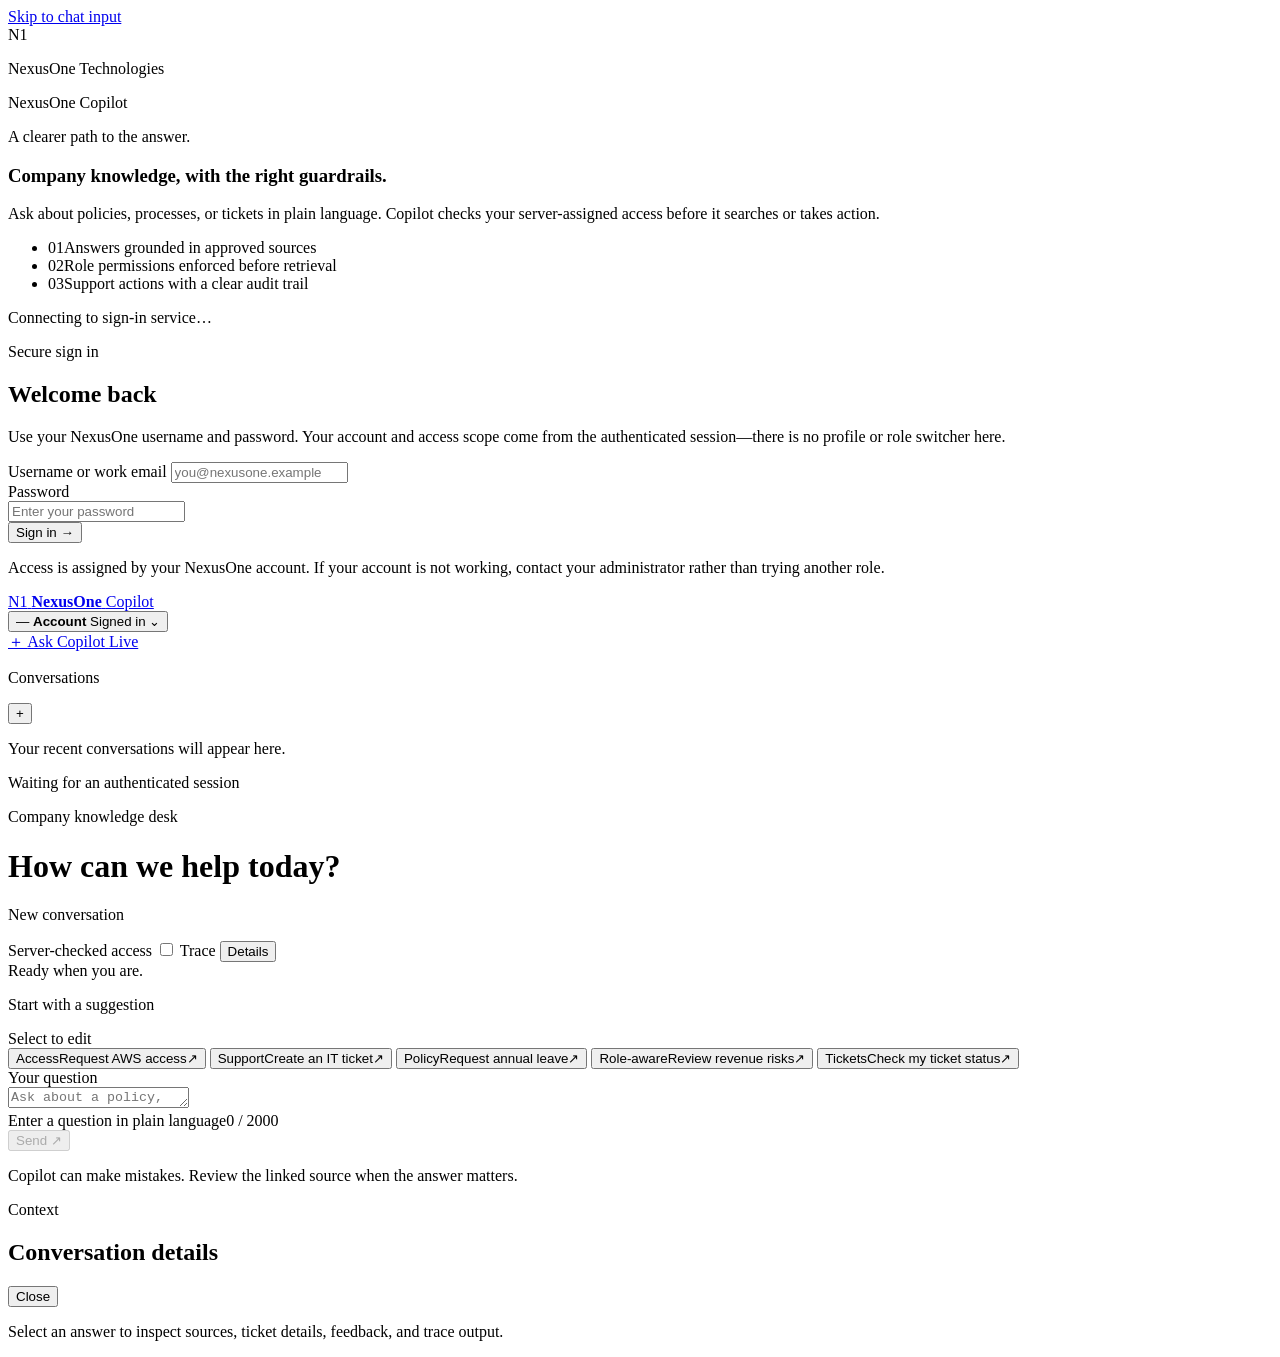
==== frontend/static/index.html @ 37307efc "Redesign authenticated NexusOne chat workspace" ====
<!doctype html>
<html lang="en">
  <head>
    <meta charset="utf-8" />
    <meta name="viewport" content="width=device-width, initial-scale=1" />
    <meta name="theme-color" content="#102a43" />
    <title>NexusOne Copilot · Company knowledge desk</title>
    <link rel="stylesheet" href="/styles.css" />
  </head>
  <body>
    <a class="skip-link" href="#messageInput">Skip to chat input</a>

    <section id="authView" class="auth-view" aria-labelledby="authTitle">
      <div class="auth-frame">
        <aside class="auth-brand" aria-label="NexusOne Copilot">
          <div class="brand-lockup brand-lockup-on-dark">
            <div class="brand-mark" aria-hidden="true">N1</div>
            <div>
              <p class="eyebrow">NexusOne Technologies</p>
              <p class="brand-name">NexusOne Copilot</p>
            </div>
          </div>
          <div class="auth-brand-copy">
            <p class="auth-kicker">A clearer path to the answer.</p>
            <h1>Company knowledge, with the right guardrails.</h1>
            <p>
              Ask about policies, processes, or tickets in plain language. Copilot checks your
              server-assigned access before it searches or takes action.
            </p>
          </div>
          <ul class="auth-proof" aria-label="NexusOne Copilot capabilities">
            <li><span class="proof-mark" aria-hidden="true">01</span><span>Answers grounded in approved sources</span></li>
            <li><span class="proof-mark" aria-hidden="true">02</span><span>Role permissions enforced before retrieval</span></li>
            <li><span class="proof-mark" aria-hidden="true">03</span><span>Support actions with a clear audit trail</span></li>
          </ul>
        </aside>

        <div class="login-panel">
          <div class="service-banner" role="status" aria-live="polite">
            <span id="authServiceIndicator" class="status-dot is-neutral" aria-hidden="true"></span>
            <span id="authServiceStatus">Connecting to sign-in service…</span>
          </div>
          <form id="loginForm" class="login-form" novalidate>
            <p class="eyebrow">Secure sign in</p>
            <h2 id="authTitle">Welcome back</h2>
            <p class="login-intro">
              Use your NexusOne username and password. Your account and access scope come from the
              authenticated session—there is no profile or role switcher here.
            </p>

            <div class="form-field">
              <label for="usernameInput">Username or work email</label>
              <input
                id="usernameInput"
                name="username"
                type="text"
                inputmode="email"
                autocomplete="username"
                placeholder="you@nexusone.example"
                required
              />
            </div>
            <div class="form-field">
              <div class="field-label-row">
                <label for="passwordInput">Password</label>
              </div>
              <input
                id="passwordInput"
                name="password"
                type="password"
                autocomplete="current-password"
                placeholder="Enter your password"
                required
              />
            </div>
            <button id="loginButton" class="login-button" type="submit">
              <span>Sign in</span>
              <span class="button-arrow" aria-hidden="true">→</span>
            </button>
            <p id="authError" class="form-message is-error" role="alert" aria-live="assertive"></p>
            <p id="authStatus" class="form-message" role="status" aria-live="polite"></p>
            <p class="login-note">
              Access is assigned by your NexusOne account. If your account is not working, contact
              your administrator rather than trying another role.
            </p>
          </form>
        </div>
      </div>
    </section>

    <div id="appView" class="app-shell hidden" aria-label="NexusOne Copilot workspace">
      <aside class="conversation-rail" aria-label="Workspace navigation and conversations">
        <header class="rail-header">
          <a class="brand-mini" href="#pageTitle" aria-label="NexusOne Copilot home">
            <span class="brand-mark small" aria-hidden="true">N1</span>
            <span class="brand-mini-copy">
              <strong>NexusOne</strong>
              <span>Copilot</span>
            </span>
          </a>
          <div class="account-control-wrap">
            <button
              id="accountButton"
              class="account-control"
              type="button"
              aria-expanded="false"
              aria-controls="accountPopover"
              aria-label="Open account details"
            >
              <span class="account-avatar" aria-hidden="true">
                <img id="accountAvatarImage" alt="" hidden />
                <span id="accountAvatarFallback">—</span>
              </span>
              <span class="account-control-copy">
                <strong id="accountName">Account</strong>
                <span id="accountRole">Signed in</span>
              </span>
              <span class="account-chevron" aria-hidden="true">⌄</span>
            </button>
            <div id="accountPopover" class="account-popover" role="dialog" aria-labelledby="accountPopoverTitle" hidden>
              <div class="account-popover-heading">
                <div class="account-avatar account-avatar-large" aria-hidden="true">
                  <img id="popoverAvatarImage" alt="" hidden />
                  <span id="popoverAvatarFallback">—</span>
                </div>
                <div>
                  <h2 id="accountPopoverTitle">Your account</h2>
                  <p id="popoverAccountName">Signed-in account</p>
                  <p id="popoverAccountTitle">Authenticated NexusOne account</p>
                </div>
              </div>
              <dl class="account-details">
                <div><dt>Role</dt><dd id="accountDetailRole">—</dd></div>
                <div><dt>Department</dt><dd id="accountDetailDepartment">—</dd></div>
                <div><dt>Location</dt><dd id="accountDetailLocation">—</dd></div>
                <div><dt>Email</dt><dd id="accountDetailEmail">—</dd></div>
              </dl>
              <p class="account-safety-note">Permissions are checked by the service on every request.</p>
              <button id="logoutButton" class="logout-button" type="button">Sign out</button>
            </div>
          </div>
        </header>

        <nav class="workspace-nav" aria-label="Primary navigation">
          <a class="nav-item active" href="#pageTitle" aria-current="page">
            <span class="nav-icon" aria-hidden="true">＋</span>
            <span>Ask Copilot</span>
            <span class="nav-live">Live</span>
          </a>
        </nav>

        <section class="conversation-section" aria-labelledby="conversationHeading">
          <div class="rail-section-heading">
            <p class="eyebrow" id="conversationHeading">Conversations</p>
            <button id="newChatButton" class="new-chat-button" type="button" aria-label="Start a new conversation" title="Start a new conversation">+</button>
          </div>
          <nav id="conversationList" class="conversation-list" aria-label="Previous conversations"></nav>
          <p id="conversationEmpty" class="rail-empty">Your recent conversations will appear here.</p>
        </section>

        <footer class="rail-footer">
          <span id="serviceStatusIndicator" class="status-dot is-neutral" aria-hidden="true"></span>
          <span id="serviceStatus">Waiting for an authenticated session</span>
        </footer>
      </aside>

      <main class="chat-workspace" aria-labelledby="pageTitle">
        <header class="chat-topbar">
          <div class="topbar-title">
            <p class="eyebrow">Company knowledge desk</p>
            <h1 id="pageTitle">How can we help today?</h1>
            <p id="conversationTitle" class="conversation-title">New conversation</p>
          </div>
          <div class="topbar-actions">
            <span class="capability-state"><span class="status-dot is-live" aria-hidden="true"></span><span id="capabilityStatus">Server-checked access</span></span>
            <label class="trace-toggle">
              <input id="traceToggle" type="checkbox" />
              <span>Trace</span>
            </label>
            <button id="mobileInspectorButton" class="secondary-action" type="button" aria-expanded="false" aria-controls="inspector">Details</button>
          </div>
        </header>

        <section class="conversation-status" id="conversationStatus" role="status" aria-live="polite">Ready when you are.</section>
        <section id="messages" class="messages" aria-live="polite" aria-relevant="additions"></section>

        <section id="suggestions" class="suggestions" aria-labelledby="suggestionsHeading">
          <div class="suggestions-heading">
            <p class="eyebrow" id="suggestionsHeading">Start with a suggestion</p>
            <span class="suggestions-hint">Select to edit</span>
          </div>
          <div class="suggestion-grid">
            <button type="button" data-prompt="How do I request AWS access?"><span class="suggestion-label">Access</span><span>Request AWS access</span><span class="suggestion-arrow" aria-hidden="true">↗</span></button>
            <button type="button" data-prompt="Create an IT ticket for AWS sandbox access needed for billing migration."><span class="suggestion-label">Support</span><span>Create an IT ticket</span><span class="suggestion-arrow" aria-hidden="true">↗</span></button>
            <button type="button" data-prompt="How do I request annual leave?"><span class="suggestion-label">Policy</span><span>Request annual leave</span><span class="suggestion-arrow" aria-hidden="true">↗</span></button>
            <button type="button" data-prompt="What are the Q4 revenue risks?"><span class="suggestion-label">Role-aware</span><span>Review revenue risks</span><span class="suggestion-arrow" aria-hidden="true">↗</span></button>
            <button type="button" data-prompt="Show my ticket status."><span class="suggestion-label">Tickets</span><span>Check my ticket status</span><span class="suggestion-arrow" aria-hidden="true">↗</span></button>
          </div>
        </section>

        <form id="chatForm" class="composer" aria-label="Ask NexusOne Copilot">
          <label class="sr-only" for="messageInput">Your question</label>
          <div class="composer-input-wrap">
            <textarea id="messageInput" rows="1" maxlength="2000" placeholder="Ask about a policy, process, or ticket…" autocomplete="off"></textarea>
            <div class="composer-meta"><span>Enter a question in plain language</span><span id="characterCount">0 / 2000</span></div>
          </div>
          <button id="sendButton" class="send-button" type="submit" disabled>
            <span>Send</span>
            <span class="send-icon" aria-hidden="true">↗</span>
          </button>
        </form>
        <p class="composer-footnote">Copilot can make mistakes. Review the linked source when the answer matters.</p>
      </main>

      <aside id="inspector" class="inspector" aria-label="Conversation details">
        <div class="inspector-header">
          <div>
            <p class="eyebrow">Context</p>
            <h2>Conversation details</h2>
          </div>
          <button id="closeInspectorButton" class="icon-button" type="button" aria-label="Close conversation details">Close</button>
        </div>
        <section id="inspectorContent" class="inspector-content">
          <p class="empty-note">Select an answer to inspect sources, ticket details, feedback, and trace output.</p>
        </section>
      </aside>
    </div>
    <script src="/app.js"></script>
  </body>
</html>
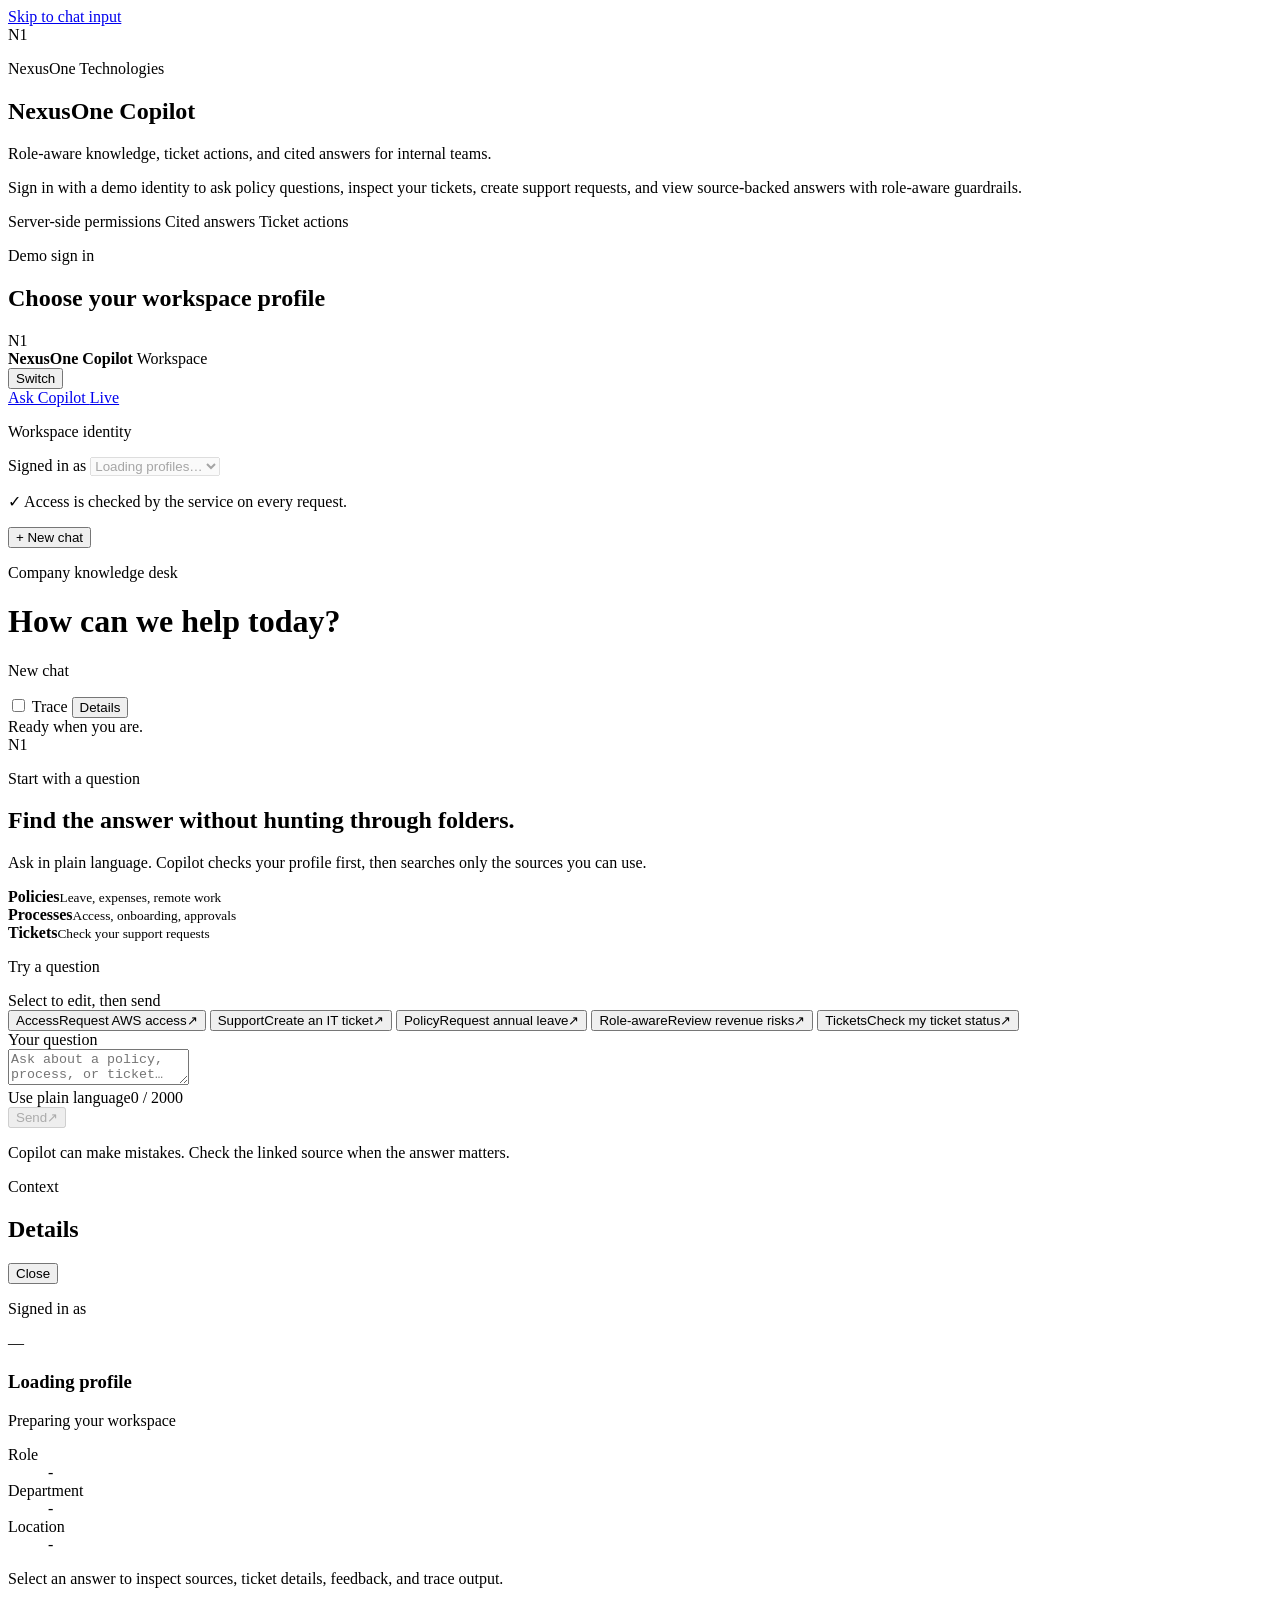
==== commit 29cd297e: "commiting the local changes" ====
--- a/frontend/static/index.html
+++ b/frontend/static/index.html
@@ -3,165 +3,75 @@
   <head>
     <meta charset="utf-8" />
     <meta name="viewport" content="width=device-width, initial-scale=1" />
-    <meta name="theme-color" content="#102a43" />
+    <meta name="theme-color" content="#172b4d" />
     <title>NexusOne Copilot · Company knowledge desk</title>
     <link rel="stylesheet" href="/styles.css" />
+    <link rel="stylesheet" href="/professional.css" />
   </head>
   <body>
     <a class="skip-link" href="#messageInput">Skip to chat input</a>
+    <section id="authView" class="auth-view" aria-labelledby="authTitle">
+      <div class="auth-copy">
+        <div class="brand-lockup">
+          <div class="brand-mark" aria-hidden="true">N1</div>
+          <div>
+            <p class="eyebrow">NexusOne Technologies</p>
+            <h1 id="authTitle">NexusOne Copilot</h1>
+          </div>
+        </div>
+        <p class="auth-kicker">Role-aware knowledge, ticket actions, and cited answers for internal teams.</p>
+        <p class="auth-summary">
+          Sign in with a demo identity to ask policy questions, inspect your tickets, create support
+          requests, and view source-backed answers with role-aware guardrails.
+        </p>
+        <div class="auth-proof" aria-label="Security model">
+          <span>Server-side permissions</span>
+          <span>Cited answers</span>
+          <span>Ticket actions</span>
+        </div>
+      </div>
 
-    <section id="authView" class="auth-view" aria-labelledby="authTitle">
-      <div class="auth-frame">
-        <aside class="auth-brand" aria-label="NexusOne Copilot">
-          <div class="brand-lockup brand-lockup-on-dark">
-            <div class="brand-mark" aria-hidden="true">N1</div>
-            <div>
-              <p class="eyebrow">NexusOne Technologies</p>
-              <p class="brand-name">NexusOne Copilot</p>
-            </div>
-          </div>
-          <div class="auth-brand-copy">
-            <p class="auth-kicker">A clearer path to the answer.</p>
-            <h1>Company knowledge, with the right guardrails.</h1>
-            <p>
-              Ask about policies, processes, or tickets in plain language. Copilot checks your
-              server-assigned access before it searches or takes action.
-            </p>
-          </div>
-          <ul class="auth-proof" aria-label="NexusOne Copilot capabilities">
-            <li><span class="proof-mark" aria-hidden="true">01</span><span>Answers grounded in approved sources</span></li>
-            <li><span class="proof-mark" aria-hidden="true">02</span><span>Role permissions enforced before retrieval</span></li>
-            <li><span class="proof-mark" aria-hidden="true">03</span><span>Support actions with a clear audit trail</span></li>
-          </ul>
-        </aside>
-
-        <div class="login-panel">
-          <div class="service-banner" role="status" aria-live="polite">
-            <span id="authServiceIndicator" class="status-dot is-neutral" aria-hidden="true"></span>
-            <span id="authServiceStatus">Connecting to sign-in service…</span>
-          </div>
-          <form id="loginForm" class="login-form" novalidate>
-            <p class="eyebrow">Secure sign in</p>
-            <h2 id="authTitle">Welcome back</h2>
-            <p class="login-intro">
-              Use your NexusOne username and password. Your account and access scope come from the
-              authenticated session—there is no profile or role switcher here.
-            </p>
-
-            <div class="form-field">
-              <label for="usernameInput">Username or work email</label>
-              <input
-                id="usernameInput"
-                name="username"
-                type="text"
-                inputmode="email"
-                autocomplete="username"
-                placeholder="you@nexusone.example"
-                required
-              />
-            </div>
-            <div class="form-field">
-              <div class="field-label-row">
-                <label for="passwordInput">Password</label>
-              </div>
-              <input
-                id="passwordInput"
-                name="password"
-                type="password"
-                autocomplete="current-password"
-                placeholder="Enter your password"
-                required
-              />
-            </div>
-            <button id="loginButton" class="login-button" type="submit">
-              <span>Sign in</span>
-              <span class="button-arrow" aria-hidden="true">→</span>
-            </button>
-            <p id="authError" class="form-message is-error" role="alert" aria-live="assertive"></p>
-            <p id="authStatus" class="form-message" role="status" aria-live="polite"></p>
-            <p class="login-note">
-              Access is assigned by your NexusOne account. If your account is not working, contact
-              your administrator rather than trying another role.
-            </p>
-          </form>
+      <div class="login-panel">
+        <div class="panel-heading">
+          <p class="eyebrow">Demo sign in</p>
+          <h2>Choose your workspace profile</h2>
         </div>
+        <div id="profileCards" class="profile-cards" aria-live="polite"></div>
+        <p id="authError" class="form-note" role="status"></p>
       </div>
     </section>
 
-    <div id="appView" class="app-shell hidden" aria-label="NexusOne Copilot workspace">
+    <div id="appView" class="app-shell hidden" aria-label="Workspace context">
       <aside class="conversation-rail" aria-label="Workspace navigation and conversations">
-        <header class="rail-header">
-          <a class="brand-mini" href="#pageTitle" aria-label="NexusOne Copilot home">
-            <span class="brand-mark small" aria-hidden="true">N1</span>
-            <span class="brand-mini-copy">
-              <strong>NexusOne</strong>
-              <span>Copilot</span>
-            </span>
-          </a>
-          <div class="account-control-wrap">
-            <button
-              id="accountButton"
-              class="account-control"
-              type="button"
-              aria-expanded="false"
-              aria-controls="accountPopover"
-              aria-label="Open account details"
-            >
-              <span class="account-avatar" aria-hidden="true">
-                <img id="accountAvatarImage" alt="" hidden />
-                <span id="accountAvatarFallback">—</span>
-              </span>
-              <span class="account-control-copy">
-                <strong id="accountName">Account</strong>
-                <span id="accountRole">Signed in</span>
-              </span>
-              <span class="account-chevron" aria-hidden="true">⌄</span>
-            </button>
-            <div id="accountPopover" class="account-popover" role="dialog" aria-labelledby="accountPopoverTitle" hidden>
-              <div class="account-popover-heading">
-                <div class="account-avatar account-avatar-large" aria-hidden="true">
-                  <img id="popoverAvatarImage" alt="" hidden />
-                  <span id="popoverAvatarFallback">—</span>
-                </div>
-                <div>
-                  <h2 id="accountPopoverTitle">Your account</h2>
-                  <p id="popoverAccountName">Signed-in account</p>
-                  <p id="popoverAccountTitle">Authenticated NexusOne account</p>
-                </div>
-              </div>
-              <dl class="account-details">
-                <div><dt>Role</dt><dd id="accountDetailRole">—</dd></div>
-                <div><dt>Department</dt><dd id="accountDetailDepartment">—</dd></div>
-                <div><dt>Location</dt><dd id="accountDetailLocation">—</dd></div>
-                <div><dt>Email</dt><dd id="accountDetailEmail">—</dd></div>
-              </dl>
-              <p class="account-safety-note">Permissions are checked by the service on every request.</p>
-              <button id="logoutButton" class="logout-button" type="button">Sign out</button>
+        <div class="rail-header">
+          <div class="brand-mini">
+            <div class="brand-mark small" aria-hidden="true">N1</div>
+            <div>
+              <strong>NexusOne Copilot</strong>
+              <span id="sessionRole">Workspace</span>
             </div>
           </div>
-        </header>
+          <button id="accountButton" class="icon-button" type="button" aria-label="Switch demo profile">Switch</button>
+        </div>
 
         <nav class="workspace-nav" aria-label="Primary navigation">
-          <a class="nav-item active" href="#pageTitle" aria-current="page">
-            <span class="nav-icon" aria-hidden="true">＋</span>
-            <span>Ask Copilot</span>
-            <span class="nav-live">Live</span>
-          </a>
+          <a class="nav-item active" href="#pageTitle" aria-current="page">Ask Copilot <span class="nav-live">Live</span></a>
         </nav>
 
-        <section class="conversation-section" aria-labelledby="conversationHeading">
-          <div class="rail-section-heading">
-            <p class="eyebrow" id="conversationHeading">Conversations</p>
-            <button id="newChatButton" class="new-chat-button" type="button" aria-label="Start a new conversation" title="Start a new conversation">+</button>
+        <section class="workspace-identity" aria-labelledby="identityHeading">
+          <div class="section-heading">
+            <p class="eyebrow" id="identityHeading">Workspace identity</p>
+            <span class="status-dot" title="Profile switching is active" aria-label="Profile switching is active"></span>
           </div>
-          <nav id="conversationList" class="conversation-list" aria-label="Previous conversations"></nav>
-          <p id="conversationEmpty" class="rail-empty">Your recent conversations will appear here.</p>
+          <label class="field-label" for="profileSelect">Signed in as</label>
+          <select id="profileSelect" class="select" disabled>
+            <option value="">Loading profiles…</option>
+          </select>
+          <p class="access-note"><span aria-hidden="true">✓</span> Access is checked by the service on every request.</p>
         </section>
 
-        <footer class="rail-footer">
-          <span id="serviceStatusIndicator" class="status-dot is-neutral" aria-hidden="true"></span>
-          <span id="serviceStatus">Waiting for an authenticated session</span>
-        </footer>
+        <button id="newChatButton" class="primary-action" type="button">+ New chat</button>
+        <nav id="conversationList" class="conversation-list" aria-label="Previous conversations"></nav>
       </aside>
 
       <main class="chat-workspace" aria-labelledby="pageTitle">
@@ -169,10 +79,9 @@
           <div class="topbar-title">
             <p class="eyebrow">Company knowledge desk</p>
             <h1 id="pageTitle">How can we help today?</h1>
-            <p id="conversationTitle" class="conversation-title">New conversation</p>
+            <p id="conversationTitle" class="conversation-title">New chat</p>
           </div>
           <div class="topbar-actions">
-            <span class="capability-state"><span class="status-dot is-live" aria-hidden="true"></span><span id="capabilityStatus">Server-checked access</span></span>
             <label class="trace-toggle">
               <input id="traceToggle" type="checkbox" />
               <span>Trace</span>
@@ -182,44 +91,70 @@
         </header>
 
         <section class="conversation-status" id="conversationStatus" role="status" aria-live="polite">Ready when you are.</section>
-        <section id="messages" class="messages" aria-live="polite" aria-relevant="additions"></section>
+        <section id="messages" class="messages" aria-live="polite" aria-relevant="additions">
+          <div id="emptyState" class="empty-state">
+            <div class="empty-mark" aria-hidden="true">N1</div>
+            <p class="eyebrow">Start with a question</p>
+            <h2>Find the answer without hunting through folders.</h2>
+            <p>Ask in plain language. Copilot checks your profile first, then searches only the sources you can use.</p>
+            <div class="capability-list" aria-label="Available question types">
+              <div class="capability"><strong>Policies</strong><small>Leave, expenses, remote work</small></div>
+              <div class="capability"><strong>Processes</strong><small>Access, onboarding, approvals</small></div>
+              <div class="capability"><strong>Tickets</strong><small>Check your support requests</small></div>
+            </div>
+          </div>
+        </section>
 
         <section id="suggestions" class="suggestions" aria-labelledby="suggestionsHeading">
           <div class="suggestions-heading">
-            <p class="eyebrow" id="suggestionsHeading">Start with a suggestion</p>
-            <span class="suggestions-hint">Select to edit</span>
+            <p class="eyebrow" id="suggestionsHeading">Try a question</p>
+            <span class="suggestions-hint">Select to edit, then send</span>
           </div>
           <div class="suggestion-grid">
-            <button type="button" data-prompt="How do I request AWS access?"><span class="suggestion-label">Access</span><span>Request AWS access</span><span class="suggestion-arrow" aria-hidden="true">↗</span></button>
-            <button type="button" data-prompt="Create an IT ticket for AWS sandbox access needed for billing migration."><span class="suggestion-label">Support</span><span>Create an IT ticket</span><span class="suggestion-arrow" aria-hidden="true">↗</span></button>
-            <button type="button" data-prompt="How do I request annual leave?"><span class="suggestion-label">Policy</span><span>Request annual leave</span><span class="suggestion-arrow" aria-hidden="true">↗</span></button>
-            <button type="button" data-prompt="What are the Q4 revenue risks?"><span class="suggestion-label">Role-aware</span><span>Review revenue risks</span><span class="suggestion-arrow" aria-hidden="true">↗</span></button>
-            <button type="button" data-prompt="Show my ticket status."><span class="suggestion-label">Tickets</span><span>Check my ticket status</span><span class="suggestion-arrow" aria-hidden="true">↗</span></button>
+            <button type="button" data-prompt="How do I request AWS access?"><span class="suggestion-label">Access</span><span>Request AWS access</span><span aria-hidden="true">↗</span></button>
+            <button type="button" data-prompt="Create an IT ticket for AWS sandbox access needed for billing migration."><span class="suggestion-label">Support</span><span>Create an IT ticket</span><span aria-hidden="true">↗</span></button>
+            <button type="button" data-prompt="How do I request annual leave?"><span class="suggestion-label">Policy</span><span>Request annual leave</span><span aria-hidden="true">↗</span></button>
+            <button type="button" data-prompt="What are the Q4 revenue risks?"><span class="suggestion-label">Role-aware</span><span>Review revenue risks</span><span aria-hidden="true">↗</span></button>
+            <button type="button" data-prompt="Show my ticket status."><span class="suggestion-label">Tickets</span><span>Check my ticket status</span><span aria-hidden="true">↗</span></button>
           </div>
         </section>
 
         <form id="chatForm" class="composer" aria-label="Ask NexusOne Copilot">
           <label class="sr-only" for="messageInput">Your question</label>
           <div class="composer-input-wrap">
-            <textarea id="messageInput" rows="1" maxlength="2000" placeholder="Ask about a policy, process, or ticket…" autocomplete="off"></textarea>
-            <div class="composer-meta"><span>Enter a question in plain language</span><span id="characterCount">0 / 2000</span></div>
+            <textarea id="messageInput" rows="2" maxlength="2000" placeholder="Ask about a policy, process, or ticket…" autocomplete="off"></textarea>
+            <div class="composer-meta"><span>Use plain language</span><span id="characterCount">0 / 2000</span></div>
           </div>
-          <button id="sendButton" class="send-button" type="submit" disabled>
-            <span>Send</span>
-            <span class="send-icon" aria-hidden="true">↗</span>
-          </button>
+          <button id="sendButton" class="send-button" type="submit" disabled><span>Send</span><span class="send-icon" aria-hidden="true">↗</span></button>
         </form>
-        <p class="composer-footnote">Copilot can make mistakes. Review the linked source when the answer matters.</p>
+        <p class="composer-footnote">Copilot can make mistakes. Check the linked source when the answer matters.</p>
       </main>
 
       <aside id="inspector" class="inspector" aria-label="Conversation details">
         <div class="inspector-header">
           <div>
             <p class="eyebrow">Context</p>
-            <h2>Conversation details</h2>
+            <h2>Details</h2>
           </div>
-          <button id="closeInspectorButton" class="icon-button" type="button" aria-label="Close conversation details">Close</button>
+          <button id="closeInspectorButton" class="icon-button" type="button" aria-label="Close details panel">Close</button>
         </div>
+
+        <section class="profile-summary" aria-live="polite">
+          <p class="eyebrow">Signed in as</p>
+          <div class="profile-heading">
+            <div id="profileAvatar" class="avatar" aria-hidden="true">—</div>
+            <div>
+              <h3 id="profileName">Loading profile</h3>
+              <p id="profileTitle">Preparing your workspace</p>
+            </div>
+          </div>
+          <dl>
+            <div><dt>Role</dt><dd id="profileRole">-</dd></div>
+            <div><dt>Department</dt><dd id="profileDepartment">-</dd></div>
+            <div><dt>Location</dt><dd id="profileLocation">-</dd></div>
+          </dl>
+        </section>
+
         <section id="inspectorContent" class="inspector-content">
           <p class="empty-note">Select an answer to inspect sources, ticket details, feedback, and trace output.</p>
         </section>
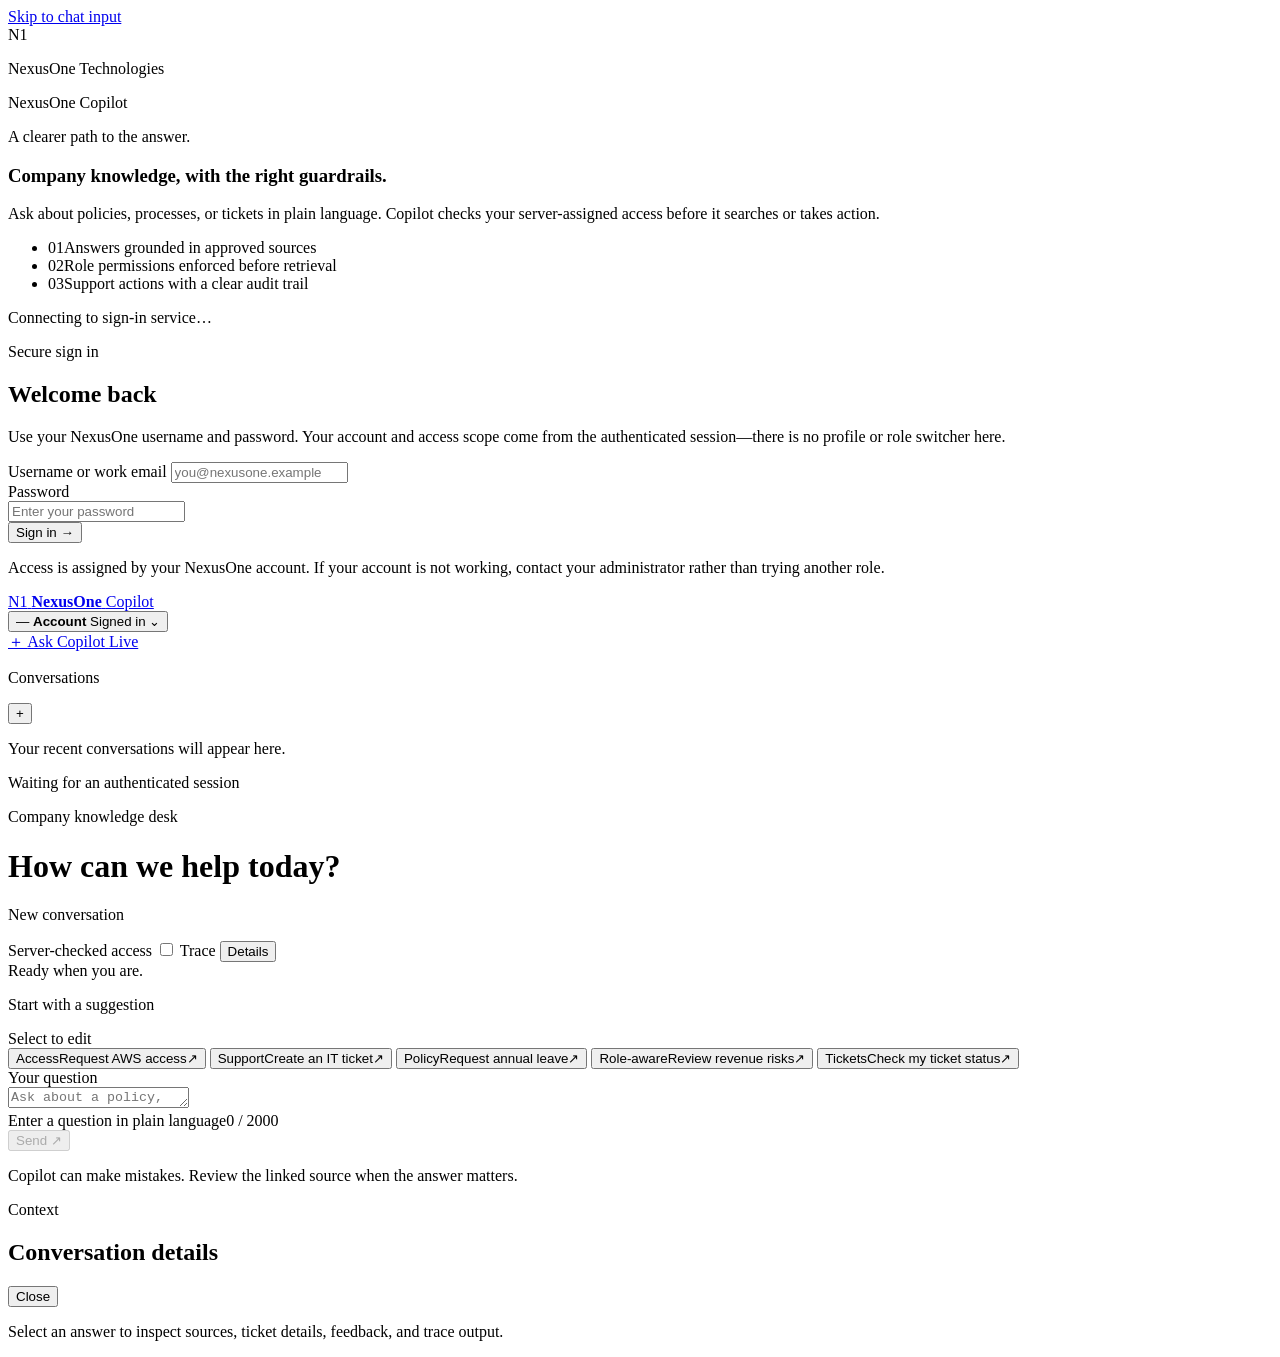
==== commit 065e3f60: "resolving conflicts" ====
--- a/frontend/static/index.html
+++ b/frontend/static/index.html
@@ -10,68 +10,159 @@
   </head>
   <body>
     <a class="skip-link" href="#messageInput">Skip to chat input</a>
+
     <section id="authView" class="auth-view" aria-labelledby="authTitle">
-      <div class="auth-copy">
-        <div class="brand-lockup">
-          <div class="brand-mark" aria-hidden="true">N1</div>
-          <div>
-            <p class="eyebrow">NexusOne Technologies</p>
-            <h1 id="authTitle">NexusOne Copilot</h1>
-          </div>
-        </div>
-        <p class="auth-kicker">Role-aware knowledge, ticket actions, and cited answers for internal teams.</p>
-        <p class="auth-summary">
-          Sign in with a demo identity to ask policy questions, inspect your tickets, create support
-          requests, and view source-backed answers with role-aware guardrails.
-        </p>
-        <div class="auth-proof" aria-label="Security model">
-          <span>Server-side permissions</span>
-          <span>Cited answers</span>
-          <span>Ticket actions</span>
+      <div class="auth-frame">
+        <aside class="auth-brand" aria-label="NexusOne Copilot">
+          <div class="brand-lockup brand-lockup-on-dark">
+            <div class="brand-mark" aria-hidden="true">N1</div>
+            <div>
+              <p class="eyebrow">NexusOne Technologies</p>
+              <p class="brand-name">NexusOne Copilot</p>
+            </div>
+          </div>
+          <div class="auth-brand-copy">
+            <p class="auth-kicker">A clearer path to the answer.</p>
+            <h1>Company knowledge, with the right guardrails.</h1>
+            <p>
+              Ask about policies, processes, or tickets in plain language. Copilot checks your
+              server-assigned access before it searches or takes action.
+            </p>
+          </div>
+          <ul class="auth-proof" aria-label="NexusOne Copilot capabilities">
+            <li><span class="proof-mark" aria-hidden="true">01</span><span>Answers grounded in approved sources</span></li>
+            <li><span class="proof-mark" aria-hidden="true">02</span><span>Role permissions enforced before retrieval</span></li>
+            <li><span class="proof-mark" aria-hidden="true">03</span><span>Support actions with a clear audit trail</span></li>
+          </ul>
+        </aside>
+
+        <div class="login-panel">
+          <div class="service-banner" role="status" aria-live="polite">
+            <span id="authServiceIndicator" class="status-dot is-neutral" aria-hidden="true"></span>
+            <span id="authServiceStatus">Connecting to sign-in service…</span>
+          </div>
+          <form id="loginForm" class="login-form" novalidate>
+            <p class="eyebrow">Secure sign in</p>
+            <h2 id="authTitle">Welcome back</h2>
+            <p class="login-intro">
+              Use your NexusOne username and password. Your account and access scope come from the
+              authenticated session—there is no profile or role switcher here.
+            </p>
+
+            <div class="form-field">
+              <label for="usernameInput">Username or work email</label>
+              <input
+                id="usernameInput"
+                name="username"
+                type="text"
+                inputmode="email"
+                autocomplete="username"
+                placeholder="you@nexusone.example"
+                required
+              />
+            </div>
+            <div class="form-field">
+              <div class="field-label-row">
+                <label for="passwordInput">Password</label>
+              </div>
+              <input
+                id="passwordInput"
+                name="password"
+                type="password"
+                autocomplete="current-password"
+                placeholder="Enter your password"
+                required
+              />
+            </div>
+            <button id="loginButton" class="login-button" type="submit">
+              <span>Sign in</span>
+              <span class="button-arrow" aria-hidden="true">→</span>
+            </button>
+            <p id="authError" class="form-message is-error" role="alert" aria-live="assertive"></p>
+            <p id="authStatus" class="form-message" role="status" aria-live="polite"></p>
+            <p class="login-note">
+              Access is assigned by your NexusOne account. If your account is not working, contact
+              your administrator rather than trying another role.
+            </p>
+          </form>
         </div>
       </div>
-
-      <div class="login-panel">
-        <div class="panel-heading">
-          <p class="eyebrow">Demo sign in</p>
-          <h2>Choose your workspace profile</h2>
-        </div>
-        <div id="profileCards" class="profile-cards" aria-live="polite"></div>
-        <p id="authError" class="form-note" role="status"></p>
-      </div>
     </section>
 
-    <div id="appView" class="app-shell hidden" aria-label="Workspace context">
+    <div id="appView" class="app-shell hidden" aria-label="NexusOne Copilot workspace">
       <aside class="conversation-rail" aria-label="Workspace navigation and conversations">
-        <div class="rail-header">
-          <div class="brand-mini">
-            <div class="brand-mark small" aria-hidden="true">N1</div>
-            <div>
-              <strong>NexusOne Copilot</strong>
-              <span id="sessionRole">Workspace</span>
-            </div>
-          </div>
-          <button id="accountButton" class="icon-button" type="button" aria-label="Switch demo profile">Switch</button>
-        </div>
+        <header class="rail-header">
+          <a class="brand-mini" href="#pageTitle" aria-label="NexusOne Copilot home">
+            <span class="brand-mark small" aria-hidden="true">N1</span>
+            <span class="brand-mini-copy">
+              <strong>NexusOne</strong>
+              <span>Copilot</span>
+            </span>
+          </a>
+          <div class="account-control-wrap">
+            <button
+              id="accountButton"
+              class="account-control"
+              type="button"
+              aria-expanded="false"
+              aria-controls="accountPopover"
+              aria-label="Open account details"
+            >
+              <span class="account-avatar" aria-hidden="true">
+                <img id="accountAvatarImage" alt="" hidden />
+                <span id="accountAvatarFallback">—</span>
+              </span>
+              <span class="account-control-copy">
+                <strong id="accountName">Account</strong>
+                <span id="accountRole">Signed in</span>
+              </span>
+              <span class="account-chevron" aria-hidden="true">⌄</span>
+            </button>
+            <div id="accountPopover" class="account-popover" role="dialog" aria-labelledby="accountPopoverTitle" hidden>
+              <div class="account-popover-heading">
+                <div class="account-avatar account-avatar-large" aria-hidden="true">
+                  <img id="popoverAvatarImage" alt="" hidden />
+                  <span id="popoverAvatarFallback">—</span>
+                </div>
+                <div>
+                  <h2 id="accountPopoverTitle">Your account</h2>
+                  <p id="popoverAccountName">Signed-in account</p>
+                  <p id="popoverAccountTitle">Authenticated NexusOne account</p>
+                </div>
+              </div>
+              <dl class="account-details">
+                <div><dt>Role</dt><dd id="accountDetailRole">—</dd></div>
+                <div><dt>Department</dt><dd id="accountDetailDepartment">—</dd></div>
+                <div><dt>Location</dt><dd id="accountDetailLocation">—</dd></div>
+                <div><dt>Email</dt><dd id="accountDetailEmail">—</dd></div>
+              </dl>
+              <p class="account-safety-note">Permissions are checked by the service on every request.</p>
+              <button id="logoutButton" class="logout-button" type="button">Sign out</button>
+            </div>
+          </div>
+        </header>
 
         <nav class="workspace-nav" aria-label="Primary navigation">
-          <a class="nav-item active" href="#pageTitle" aria-current="page">Ask Copilot <span class="nav-live">Live</span></a>
+          <a class="nav-item active" href="#pageTitle" aria-current="page">
+            <span class="nav-icon" aria-hidden="true">＋</span>
+            <span>Ask Copilot</span>
+            <span class="nav-live">Live</span>
+          </a>
         </nav>
 
-        <section class="workspace-identity" aria-labelledby="identityHeading">
-          <div class="section-heading">
-            <p class="eyebrow" id="identityHeading">Workspace identity</p>
-            <span class="status-dot" title="Profile switching is active" aria-label="Profile switching is active"></span>
-          </div>
-          <label class="field-label" for="profileSelect">Signed in as</label>
-          <select id="profileSelect" class="select" disabled>
-            <option value="">Loading profiles…</option>
-          </select>
-          <p class="access-note"><span aria-hidden="true">✓</span> Access is checked by the service on every request.</p>
+        <section class="conversation-section" aria-labelledby="conversationHeading">
+          <div class="rail-section-heading">
+            <p class="eyebrow" id="conversationHeading">Conversations</p>
+            <button id="newChatButton" class="new-chat-button" type="button" aria-label="Start a new conversation" title="Start a new conversation">+</button>
+          </div>
+          <nav id="conversationList" class="conversation-list" aria-label="Previous conversations"></nav>
+          <p id="conversationEmpty" class="rail-empty">Your recent conversations will appear here.</p>
         </section>
 
-        <button id="newChatButton" class="primary-action" type="button">+ New chat</button>
-        <nav id="conversationList" class="conversation-list" aria-label="Previous conversations"></nav>
+        <footer class="rail-footer">
+          <span id="serviceStatusIndicator" class="status-dot is-neutral" aria-hidden="true"></span>
+          <span id="serviceStatus">Waiting for an authenticated session</span>
+        </footer>
       </aside>
 
       <main class="chat-workspace" aria-labelledby="pageTitle">
@@ -79,9 +170,10 @@
           <div class="topbar-title">
             <p class="eyebrow">Company knowledge desk</p>
             <h1 id="pageTitle">How can we help today?</h1>
-            <p id="conversationTitle" class="conversation-title">New chat</p>
+            <p id="conversationTitle" class="conversation-title">New conversation</p>
           </div>
           <div class="topbar-actions">
+            <span class="capability-state"><span class="status-dot is-live" aria-hidden="true"></span><span id="capabilityStatus">Server-checked access</span></span>
             <label class="trace-toggle">
               <input id="traceToggle" type="checkbox" />
               <span>Trace</span>
@@ -91,70 +183,44 @@
         </header>
 
         <section class="conversation-status" id="conversationStatus" role="status" aria-live="polite">Ready when you are.</section>
-        <section id="messages" class="messages" aria-live="polite" aria-relevant="additions">
-          <div id="emptyState" class="empty-state">
-            <div class="empty-mark" aria-hidden="true">N1</div>
-            <p class="eyebrow">Start with a question</p>
-            <h2>Find the answer without hunting through folders.</h2>
-            <p>Ask in plain language. Copilot checks your profile first, then searches only the sources you can use.</p>
-            <div class="capability-list" aria-label="Available question types">
-              <div class="capability"><strong>Policies</strong><small>Leave, expenses, remote work</small></div>
-              <div class="capability"><strong>Processes</strong><small>Access, onboarding, approvals</small></div>
-              <div class="capability"><strong>Tickets</strong><small>Check your support requests</small></div>
-            </div>
-          </div>
-        </section>
+        <section id="messages" class="messages" aria-live="polite" aria-relevant="additions"></section>
 
         <section id="suggestions" class="suggestions" aria-labelledby="suggestionsHeading">
           <div class="suggestions-heading">
-            <p class="eyebrow" id="suggestionsHeading">Try a question</p>
-            <span class="suggestions-hint">Select to edit, then send</span>
+            <p class="eyebrow" id="suggestionsHeading">Start with a suggestion</p>
+            <span class="suggestions-hint">Select to edit</span>
           </div>
           <div class="suggestion-grid">
-            <button type="button" data-prompt="How do I request AWS access?"><span class="suggestion-label">Access</span><span>Request AWS access</span><span aria-hidden="true">↗</span></button>
-            <button type="button" data-prompt="Create an IT ticket for AWS sandbox access needed for billing migration."><span class="suggestion-label">Support</span><span>Create an IT ticket</span><span aria-hidden="true">↗</span></button>
-            <button type="button" data-prompt="How do I request annual leave?"><span class="suggestion-label">Policy</span><span>Request annual leave</span><span aria-hidden="true">↗</span></button>
-            <button type="button" data-prompt="What are the Q4 revenue risks?"><span class="suggestion-label">Role-aware</span><span>Review revenue risks</span><span aria-hidden="true">↗</span></button>
-            <button type="button" data-prompt="Show my ticket status."><span class="suggestion-label">Tickets</span><span>Check my ticket status</span><span aria-hidden="true">↗</span></button>
+            <button type="button" data-prompt="How do I request AWS access?"><span class="suggestion-label">Access</span><span>Request AWS access</span><span class="suggestion-arrow" aria-hidden="true">↗</span></button>
+            <button type="button" data-prompt="Create an IT ticket for AWS sandbox access needed for billing migration."><span class="suggestion-label">Support</span><span>Create an IT ticket</span><span class="suggestion-arrow" aria-hidden="true">↗</span></button>
+            <button type="button" data-prompt="How do I request annual leave?"><span class="suggestion-label">Policy</span><span>Request annual leave</span><span class="suggestion-arrow" aria-hidden="true">↗</span></button>
+            <button type="button" data-prompt="What are the Q4 revenue risks?"><span class="suggestion-label">Role-aware</span><span>Review revenue risks</span><span class="suggestion-arrow" aria-hidden="true">↗</span></button>
+            <button type="button" data-prompt="Show my ticket status."><span class="suggestion-label">Tickets</span><span>Check my ticket status</span><span class="suggestion-arrow" aria-hidden="true">↗</span></button>
           </div>
         </section>
 
         <form id="chatForm" class="composer" aria-label="Ask NexusOne Copilot">
           <label class="sr-only" for="messageInput">Your question</label>
           <div class="composer-input-wrap">
-            <textarea id="messageInput" rows="2" maxlength="2000" placeholder="Ask about a policy, process, or ticket…" autocomplete="off"></textarea>
-            <div class="composer-meta"><span>Use plain language</span><span id="characterCount">0 / 2000</span></div>
-          </div>
-          <button id="sendButton" class="send-button" type="submit" disabled><span>Send</span><span class="send-icon" aria-hidden="true">↗</span></button>
+            <textarea id="messageInput" rows="1" maxlength="2000" placeholder="Ask about a policy, process, or ticket…" autocomplete="off"></textarea>
+            <div class="composer-meta"><span>Enter a question in plain language</span><span id="characterCount">0 / 2000</span></div>
+          </div>
+          <button id="sendButton" class="send-button" type="submit" disabled>
+            <span>Send</span>
+            <span class="send-icon" aria-hidden="true">↗</span>
+          </button>
         </form>
-        <p class="composer-footnote">Copilot can make mistakes. Check the linked source when the answer matters.</p>
+        <p class="composer-footnote">Copilot can make mistakes. Review the linked source when the answer matters.</p>
       </main>
 
       <aside id="inspector" class="inspector" aria-label="Conversation details">
         <div class="inspector-header">
           <div>
             <p class="eyebrow">Context</p>
-            <h2>Details</h2>
-          </div>
-          <button id="closeInspectorButton" class="icon-button" type="button" aria-label="Close details panel">Close</button>
+            <h2>Conversation details</h2>
+          </div>
+          <button id="closeInspectorButton" class="icon-button" type="button" aria-label="Close conversation details">Close</button>
         </div>
-
-        <section class="profile-summary" aria-live="polite">
-          <p class="eyebrow">Signed in as</p>
-          <div class="profile-heading">
-            <div id="profileAvatar" class="avatar" aria-hidden="true">—</div>
-            <div>
-              <h3 id="profileName">Loading profile</h3>
-              <p id="profileTitle">Preparing your workspace</p>
-            </div>
-          </div>
-          <dl>
-            <div><dt>Role</dt><dd id="profileRole">-</dd></div>
-            <div><dt>Department</dt><dd id="profileDepartment">-</dd></div>
-            <div><dt>Location</dt><dd id="profileLocation">-</dd></div>
-          </dl>
-        </section>
-
         <section id="inspectorContent" class="inspector-content">
           <p class="empty-note">Select an answer to inspect sources, ticket details, feedback, and trace output.</p>
         </section>
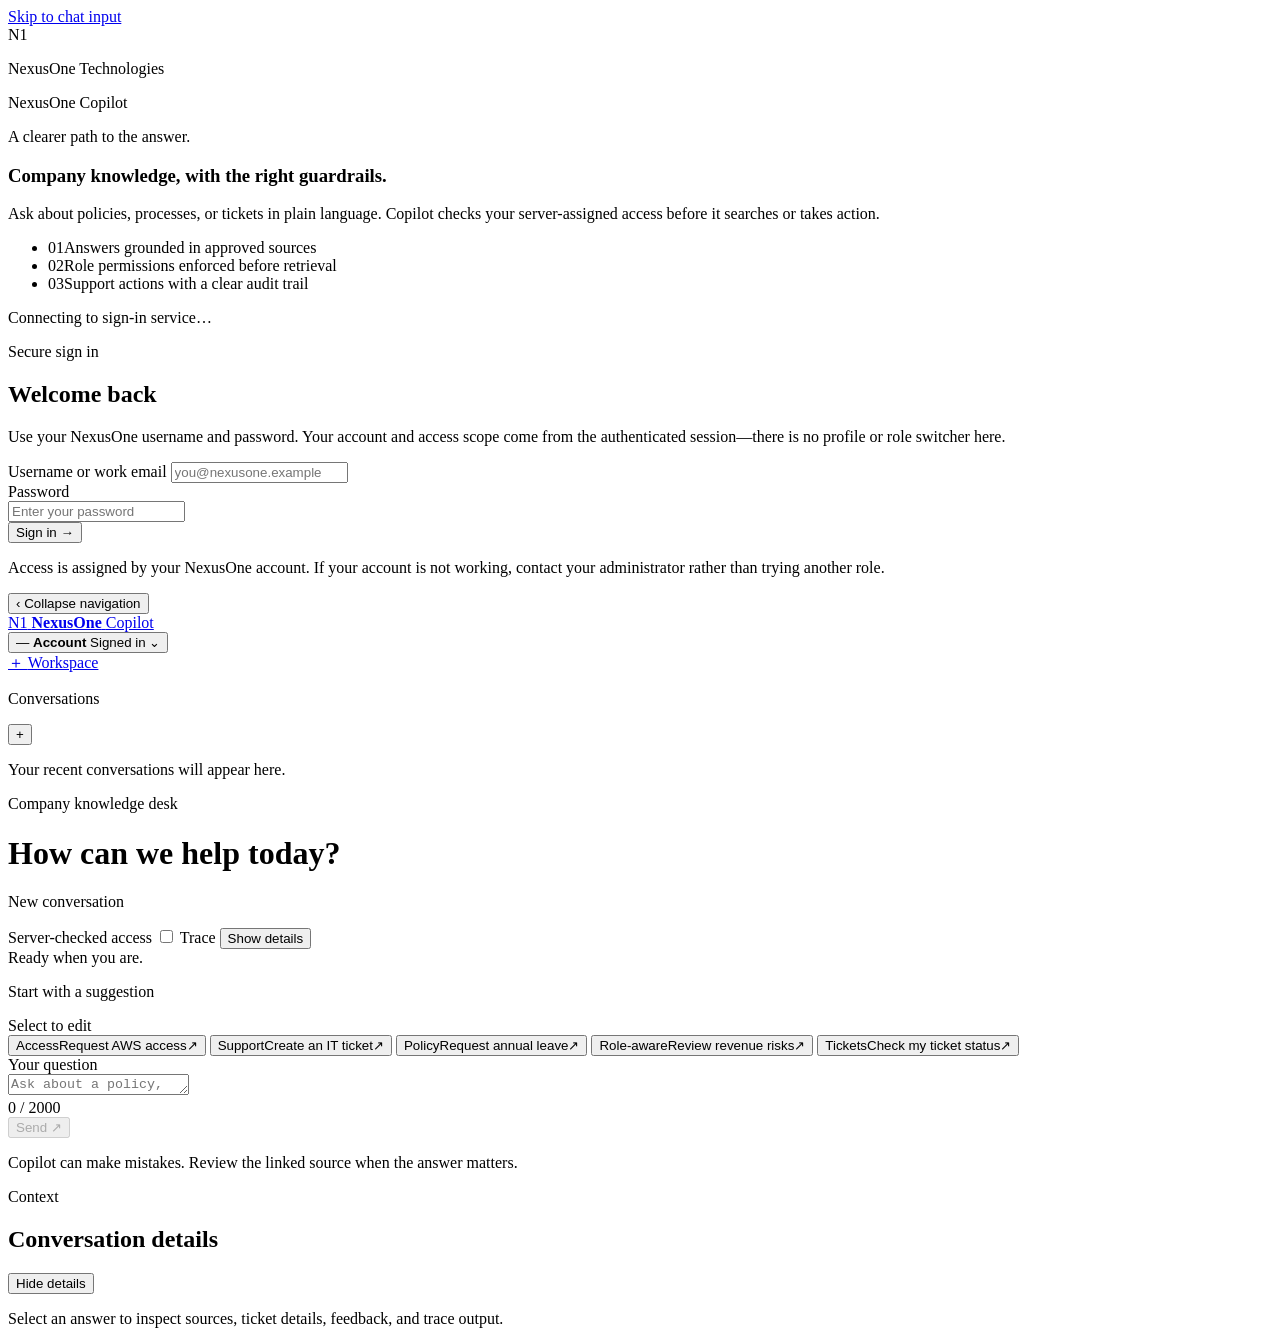
==== commit b56cdc8a: "Polish authenticated chat panel and ticket error UI" ====
--- a/frontend/static/index.html
+++ b/frontend/static/index.html
@@ -90,7 +90,18 @@
     </section>
 
     <div id="appView" class="app-shell hidden" aria-label="NexusOne Copilot workspace">
-      <aside class="conversation-rail" aria-label="Workspace navigation and conversations">
+      <aside id="conversationRail" class="conversation-rail" aria-label="Workspace navigation and conversations">
+        <button
+          id="leftSidebarToggle"
+          class="sidebar-toggle"
+          type="button"
+          aria-expanded="true"
+          aria-controls="conversationRail"
+          aria-label="Collapse navigation"
+        >
+          <span class="sidebar-toggle-icon" aria-hidden="true">‹</span>
+          <span class="sidebar-toggle-label">Collapse navigation</span>
+        </button>
         <header class="rail-header">
           <a class="brand-mini" href="#pageTitle" aria-label="NexusOne Copilot home">
             <span class="brand-mark small" aria-hidden="true">N1</span>
@@ -145,8 +156,7 @@
         <nav class="workspace-nav" aria-label="Primary navigation">
           <a class="nav-item active" href="#pageTitle" aria-current="page">
             <span class="nav-icon" aria-hidden="true">＋</span>
-            <span>Ask Copilot</span>
-            <span class="nav-live">Live</span>
+            <span>Workspace</span>
           </a>
         </nav>
 
@@ -161,7 +171,7 @@
 
         <footer class="rail-footer">
           <span id="serviceStatusIndicator" class="status-dot is-neutral" aria-hidden="true"></span>
-          <span id="serviceStatus">Waiting for an authenticated session</span>
+          <span id="serviceStatus" aria-live="polite"></span>
         </footer>
       </aside>
 
@@ -178,7 +188,7 @@
               <input id="traceToggle" type="checkbox" />
               <span>Trace</span>
             </label>
-            <button id="mobileInspectorButton" class="secondary-action" type="button" aria-expanded="false" aria-controls="inspector">Details</button>
+            <button id="mobileInspectorButton" class="secondary-action" type="button" aria-expanded="false" aria-controls="inspector" aria-label="Show conversation details">Show details</button>
           </div>
         </header>
 
@@ -203,7 +213,7 @@
           <label class="sr-only" for="messageInput">Your question</label>
           <div class="composer-input-wrap">
             <textarea id="messageInput" rows="1" maxlength="2000" placeholder="Ask about a policy, process, or ticket…" autocomplete="off"></textarea>
-            <div class="composer-meta"><span>Enter a question in plain language</span><span id="characterCount">0 / 2000</span></div>
+            <div class="composer-meta"><span id="characterCount">0 / 2000</span></div>
           </div>
           <button id="sendButton" class="send-button" type="submit" disabled>
             <span>Send</span>
@@ -219,7 +229,7 @@
             <p class="eyebrow">Context</p>
             <h2>Conversation details</h2>
           </div>
-          <button id="closeInspectorButton" class="icon-button" type="button" aria-label="Close conversation details">Close</button>
+          <button id="closeInspectorButton" class="icon-button" type="button" aria-label="Collapse conversation details">Hide details</button>
         </div>
         <section id="inspectorContent" class="inspector-content">
           <p class="empty-note">Select an answer to inspect sources, ticket details, feedback, and trace output.</p>
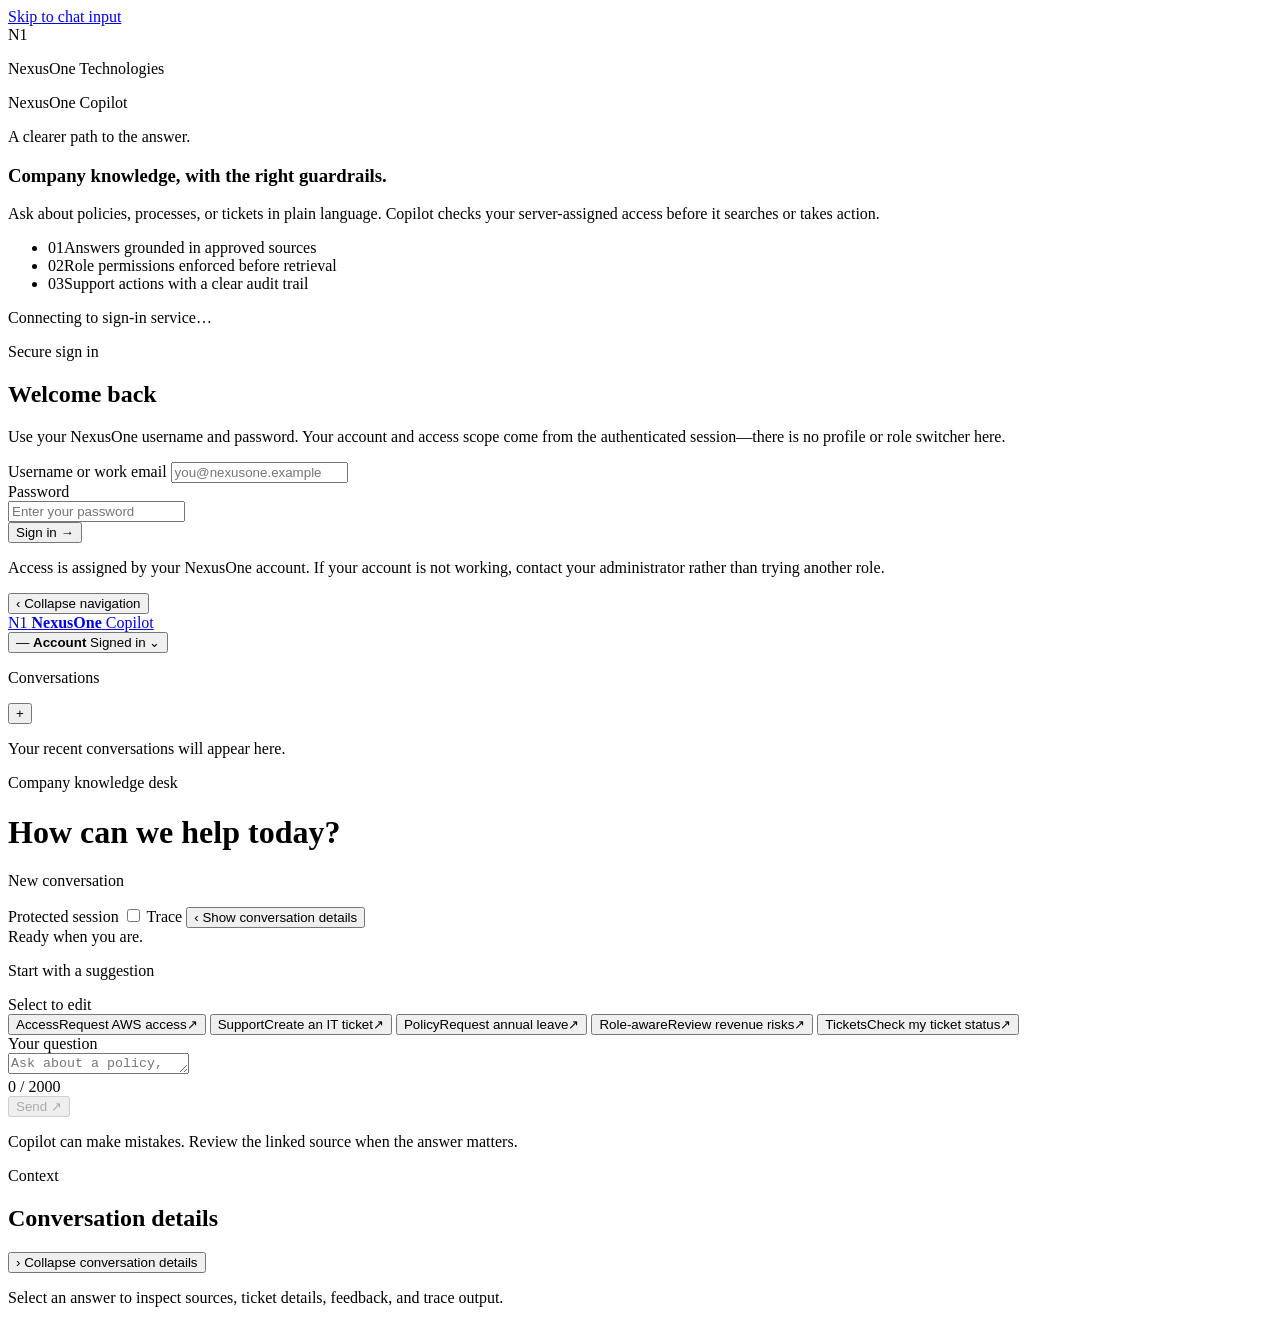
==== commit d838b6b7: "feat: refine authenticated chat controls" ====
--- a/frontend/static/index.html
+++ b/frontend/static/index.html
@@ -98,9 +98,10 @@
           aria-expanded="true"
           aria-controls="conversationRail"
           aria-label="Collapse navigation"
+          title="Collapse navigation"
         >
           <span class="sidebar-toggle-icon" aria-hidden="true">‹</span>
-          <span class="sidebar-toggle-label">Collapse navigation</span>
+          <span class="sidebar-toggle-label sr-only">Collapse navigation</span>
         </button>
         <header class="rail-header">
           <a class="brand-mini" href="#pageTitle" aria-label="NexusOne Copilot home">
@@ -153,13 +154,6 @@
           </div>
         </header>
 
-        <nav class="workspace-nav" aria-label="Primary navigation">
-          <a class="nav-item active" href="#pageTitle" aria-current="page">
-            <span class="nav-icon" aria-hidden="true">＋</span>
-            <span>Workspace</span>
-          </a>
-        </nav>
-
         <section class="conversation-section" aria-labelledby="conversationHeading">
           <div class="rail-section-heading">
             <p class="eyebrow" id="conversationHeading">Conversations</p>
@@ -183,12 +177,15 @@
             <p id="conversationTitle" class="conversation-title">New conversation</p>
           </div>
           <div class="topbar-actions">
-            <span class="capability-state"><span class="status-dot is-live" aria-hidden="true"></span><span id="capabilityStatus">Server-checked access</span></span>
+            <span class="capability-state"><span class="status-dot is-live" aria-hidden="true"></span><span id="capabilityStatus">Protected session</span></span>
             <label class="trace-toggle">
               <input id="traceToggle" type="checkbox" />
               <span>Trace</span>
             </label>
-            <button id="mobileInspectorButton" class="secondary-action" type="button" aria-expanded="false" aria-controls="inspector" aria-label="Show conversation details">Show details</button>
+            <button id="mobileInspectorButton" class="secondary-action icon-control" type="button" aria-expanded="false" aria-controls="inspector" aria-label="Show conversation details" title="Show conversation details">
+              <span class="panel-toggle-icon" aria-hidden="true">‹</span>
+              <span class="sr-only">Show conversation details</span>
+            </button>
           </div>
         </header>
 
@@ -229,7 +226,10 @@
             <p class="eyebrow">Context</p>
             <h2>Conversation details</h2>
           </div>
-          <button id="closeInspectorButton" class="icon-button" type="button" aria-label="Collapse conversation details">Hide details</button>
+          <button id="closeInspectorButton" class="icon-button icon-control" type="button" aria-label="Collapse conversation details" title="Collapse conversation details">
+            <span class="panel-toggle-icon" aria-hidden="true">›</span>
+            <span class="sr-only">Collapse conversation details</span>
+          </button>
         </div>
         <section id="inspectorContent" class="inspector-content">
           <p class="empty-note">Select an answer to inspect sources, ticket details, feedback, and trace output.</p>
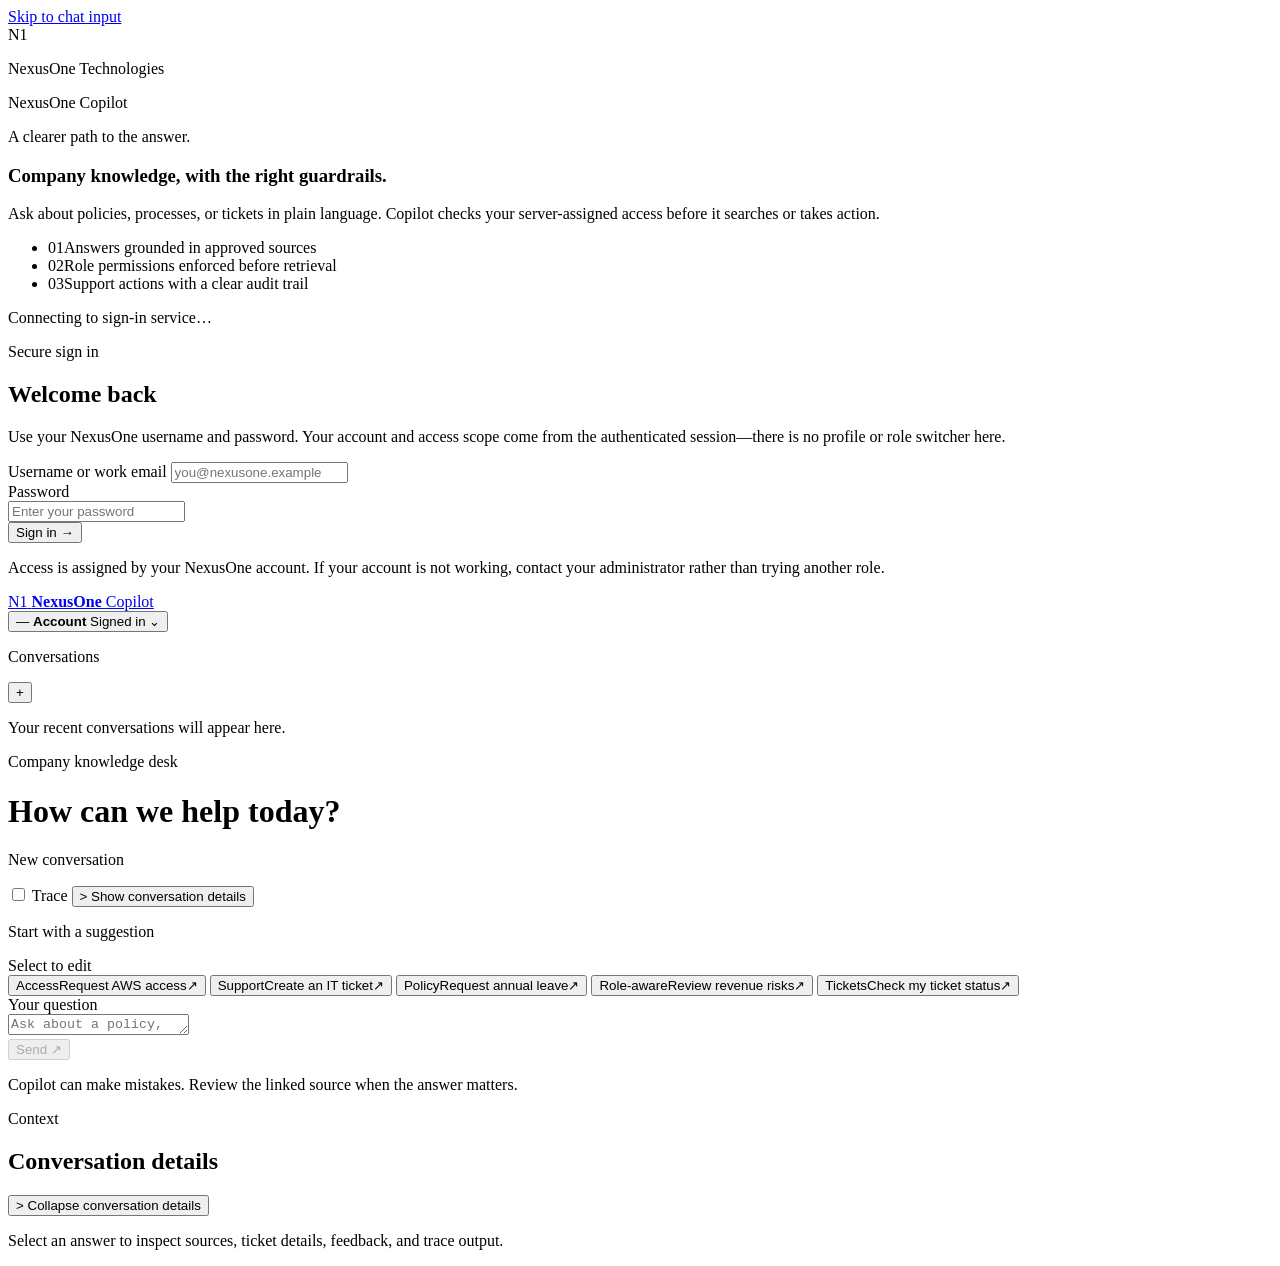
==== commit fd7e478d: "Fix intent classifier factory and chat composer UI" ====
--- a/frontend/static/index.html
+++ b/frontend/static/index.html
@@ -91,18 +91,6 @@
 
     <div id="appView" class="app-shell hidden" aria-label="NexusOne Copilot workspace">
       <aside id="conversationRail" class="conversation-rail" aria-label="Workspace navigation and conversations">
-        <button
-          id="leftSidebarToggle"
-          class="sidebar-toggle"
-          type="button"
-          aria-expanded="true"
-          aria-controls="conversationRail"
-          aria-label="Collapse navigation"
-          title="Collapse navigation"
-        >
-          <span class="sidebar-toggle-icon" aria-hidden="true">‹</span>
-          <span class="sidebar-toggle-label sr-only">Collapse navigation</span>
-        </button>
         <header class="rail-header">
           <a class="brand-mini" href="#pageTitle" aria-label="NexusOne Copilot home">
             <span class="brand-mark small" aria-hidden="true">N1</span>
@@ -163,10 +151,6 @@
           <p id="conversationEmpty" class="rail-empty">Your recent conversations will appear here.</p>
         </section>
 
-        <footer class="rail-footer">
-          <span id="serviceStatusIndicator" class="status-dot is-neutral" aria-hidden="true"></span>
-          <span id="serviceStatus" aria-live="polite"></span>
-        </footer>
       </aside>
 
       <main class="chat-workspace" aria-labelledby="pageTitle">
@@ -177,19 +161,18 @@
             <p id="conversationTitle" class="conversation-title">New conversation</p>
           </div>
           <div class="topbar-actions">
-            <span class="capability-state"><span class="status-dot is-live" aria-hidden="true"></span><span id="capabilityStatus">Protected session</span></span>
             <label class="trace-toggle">
               <input id="traceToggle" type="checkbox" />
               <span>Trace</span>
             </label>
             <button id="mobileInspectorButton" class="secondary-action icon-control" type="button" aria-expanded="false" aria-controls="inspector" aria-label="Show conversation details" title="Show conversation details">
-              <span class="panel-toggle-icon" aria-hidden="true">‹</span>
+              <span class="panel-toggle-icon" aria-hidden="true">></span>
               <span class="sr-only">Show conversation details</span>
             </button>
           </div>
         </header>
 
-        <section class="conversation-status" id="conversationStatus" role="status" aria-live="polite">Ready when you are.</section>
+        <section class="conversation-status" id="conversationStatus" role="status" aria-live="polite"></section>
         <section id="messages" class="messages" aria-live="polite" aria-relevant="additions"></section>
 
         <section id="suggestions" class="suggestions" aria-labelledby="suggestionsHeading">
@@ -210,7 +193,6 @@
           <label class="sr-only" for="messageInput">Your question</label>
           <div class="composer-input-wrap">
             <textarea id="messageInput" rows="1" maxlength="2000" placeholder="Ask about a policy, process, or ticket…" autocomplete="off"></textarea>
-            <div class="composer-meta"><span id="characterCount">0 / 2000</span></div>
           </div>
           <button id="sendButton" class="send-button" type="submit" disabled>
             <span>Send</span>
@@ -227,7 +209,7 @@
             <h2>Conversation details</h2>
           </div>
           <button id="closeInspectorButton" class="icon-button icon-control" type="button" aria-label="Collapse conversation details" title="Collapse conversation details">
-            <span class="panel-toggle-icon" aria-hidden="true">›</span>
+            <span class="panel-toggle-icon" aria-hidden="true">></span>
             <span class="sr-only">Collapse conversation details</span>
           </button>
         </div>
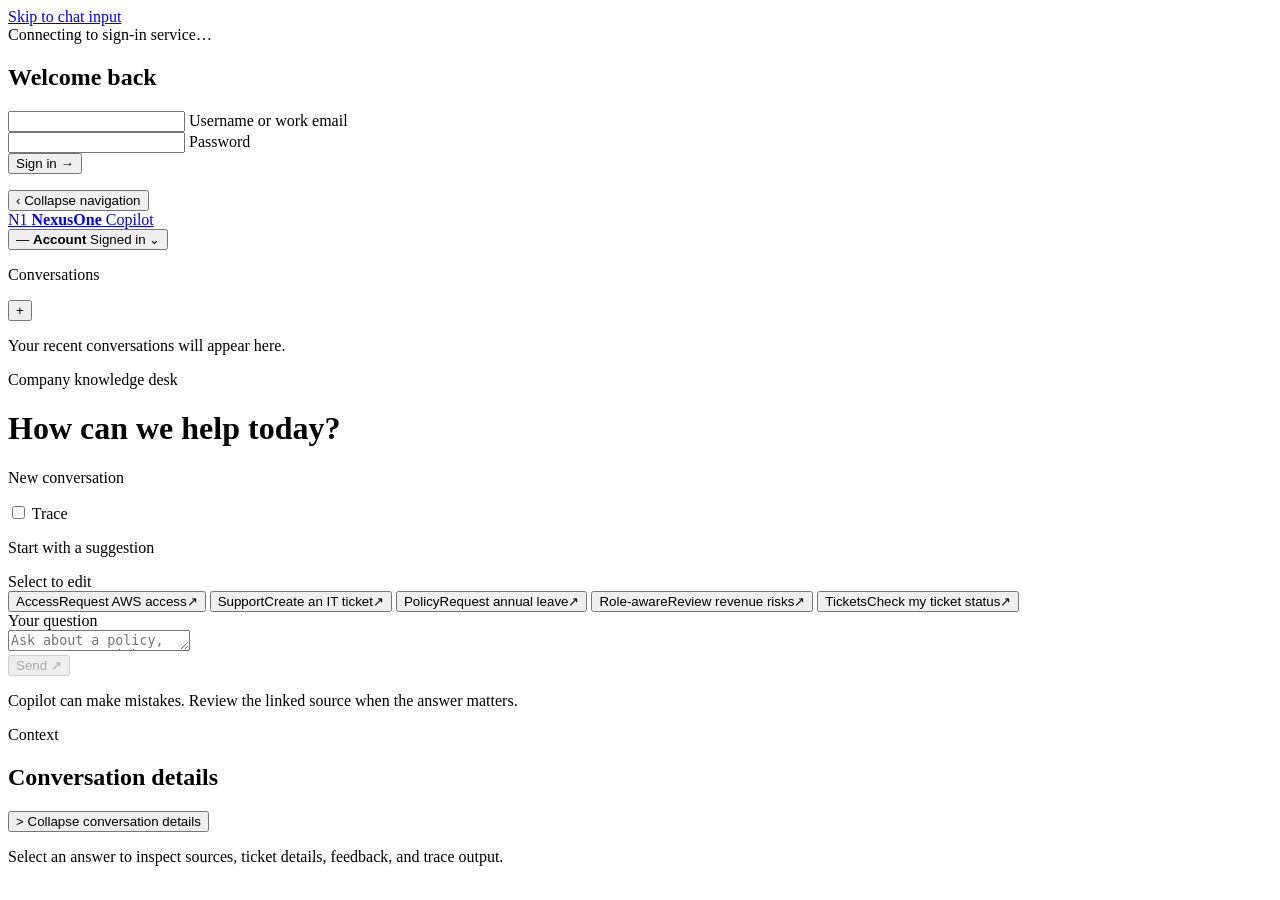
==== commit 4a309827: "Fix ticket scoping and chat shell controls" ====
--- a/frontend/static/index.html
+++ b/frontend/static/index.html
@@ -13,77 +13,44 @@
 
     <section id="authView" class="auth-view" aria-labelledby="authTitle">
       <div class="auth-frame">
-        <aside class="auth-brand" aria-label="NexusOne Copilot">
-          <div class="brand-lockup brand-lockup-on-dark">
-            <div class="brand-mark" aria-hidden="true">N1</div>
-            <div>
-              <p class="eyebrow">NexusOne Technologies</p>
-              <p class="brand-name">NexusOne Copilot</p>
-            </div>
-          </div>
-          <div class="auth-brand-copy">
-            <p class="auth-kicker">A clearer path to the answer.</p>
-            <h1>Company knowledge, with the right guardrails.</h1>
-            <p>
-              Ask about policies, processes, or tickets in plain language. Copilot checks your
-              server-assigned access before it searches or takes action.
-            </p>
-          </div>
-          <ul class="auth-proof" aria-label="NexusOne Copilot capabilities">
-            <li><span class="proof-mark" aria-hidden="true">01</span><span>Answers grounded in approved sources</span></li>
-            <li><span class="proof-mark" aria-hidden="true">02</span><span>Role permissions enforced before retrieval</span></li>
-            <li><span class="proof-mark" aria-hidden="true">03</span><span>Support actions with a clear audit trail</span></li>
-          </ul>
-        </aside>
-
         <div class="login-panel">
           <div class="service-banner" role="status" aria-live="polite">
             <span id="authServiceIndicator" class="status-dot is-neutral" aria-hidden="true"></span>
             <span id="authServiceStatus">Connecting to sign-in service…</span>
           </div>
           <form id="loginForm" class="login-form" novalidate>
-            <p class="eyebrow">Secure sign in</p>
             <h2 id="authTitle">Welcome back</h2>
-            <p class="login-intro">
-              Use your NexusOne username and password. Your account and access scope come from the
-              authenticated session—there is no profile or role switcher here.
-            </p>
 
-            <div class="form-field">
-              <label for="usernameInput">Username or work email</label>
+            <div class="form-field floating-field">
               <input
                 id="usernameInput"
                 name="username"
                 type="text"
                 inputmode="email"
                 autocomplete="username"
-                placeholder="you@nexusone.example"
+                placeholder=" "
                 required
               />
+              <label for="usernameInput">Username or work email</label>
             </div>
-            <div class="form-field">
-              <div class="field-label-row">
-                <label for="passwordInput">Password</label>
-              </div>
+            <div class="form-field floating-field">
               <input
                 id="passwordInput"
                 name="password"
                 type="password"
                 autocomplete="current-password"
-                placeholder="Enter your password"
+                placeholder=" "
                 required
               />
+              <label for="passwordInput">Password</label>
             </div>
-            <button id="loginButton" class="login-button" type="submit">
-              <span>Sign in</span>
+            <button id="loginButton" class="login-button" type="submit" aria-busy="false">
+              <span class="login-button-label">Sign in</span>
+              <span class="login-button-loader" aria-hidden="true" hidden></span>
               <span class="button-arrow" aria-hidden="true">→</span>
             </button>
             <p id="authError" class="form-message is-error" role="alert" aria-live="assertive"></p>
             <p id="authStatus" class="form-message" role="status" aria-live="polite"></p>
-            <p class="login-note">
-              Access is assigned by your NexusOne account. If your account is not working, contact
-              your administrator rather than trying another role.
-            </p>
           </form>
         </div>
       </div>
@@ -91,6 +58,18 @@
 
     <div id="appView" class="app-shell hidden" aria-label="NexusOne Copilot workspace">
       <aside id="conversationRail" class="conversation-rail" aria-label="Workspace navigation and conversations">
+        <button
+          id="leftSidebarToggle"
+          class="sidebar-toggle"
+          type="button"
+          aria-expanded="true"
+          aria-controls="conversationRail"
+          aria-label="Collapse navigation"
+          title="Collapse navigation"
+        >
+          <span class="sidebar-toggle-icon" aria-hidden="true">‹</span>
+          <span class="sr-only">Collapse navigation</span>
+        </button>
         <header class="rail-header">
           <a class="brand-mini" href="#pageTitle" aria-label="NexusOne Copilot home">
             <span class="brand-mark small" aria-hidden="true">N1</span>
@@ -165,10 +144,6 @@
               <input id="traceToggle" type="checkbox" />
               <span>Trace</span>
             </label>
-            <button id="mobileInspectorButton" class="secondary-action icon-control" type="button" aria-expanded="false" aria-controls="inspector" aria-label="Show conversation details" title="Show conversation details">
-              <span class="panel-toggle-icon" aria-hidden="true">></span>
-              <span class="sr-only">Show conversation details</span>
-            </button>
           </div>
         </header>
 
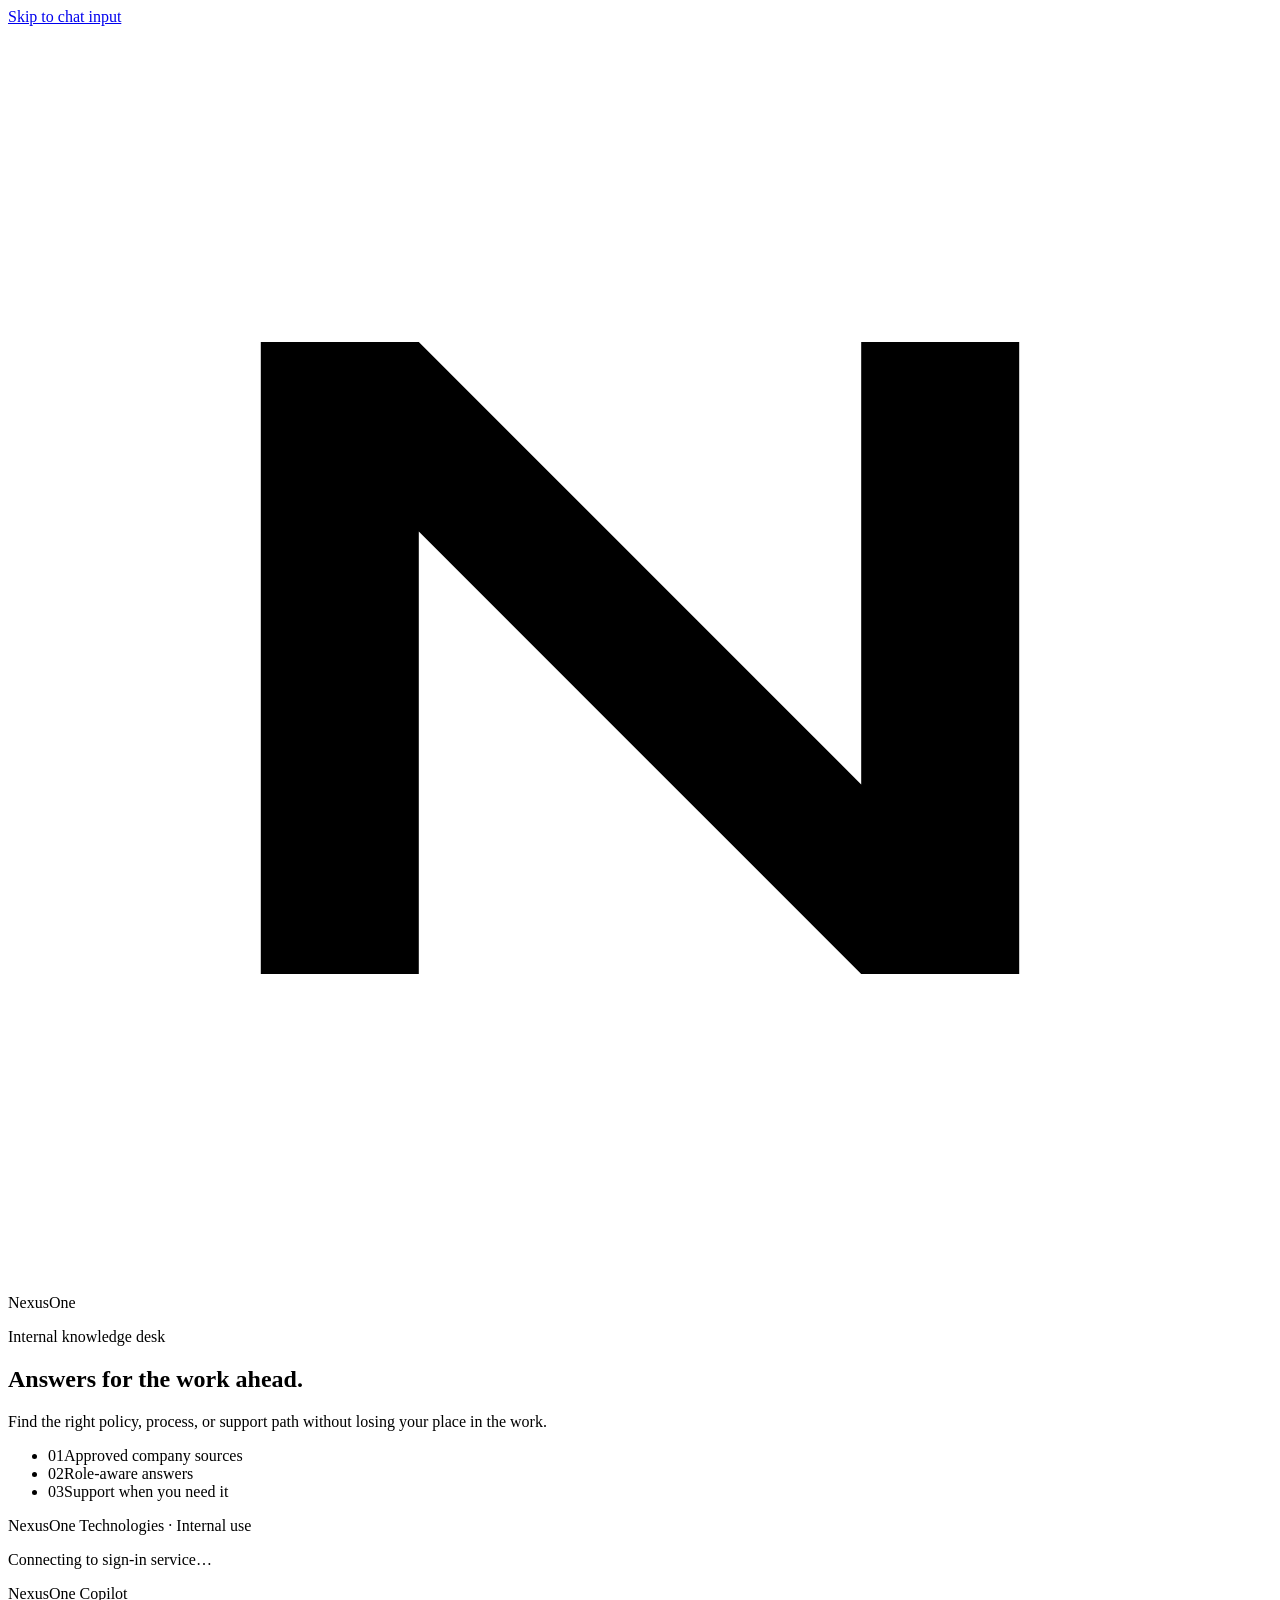
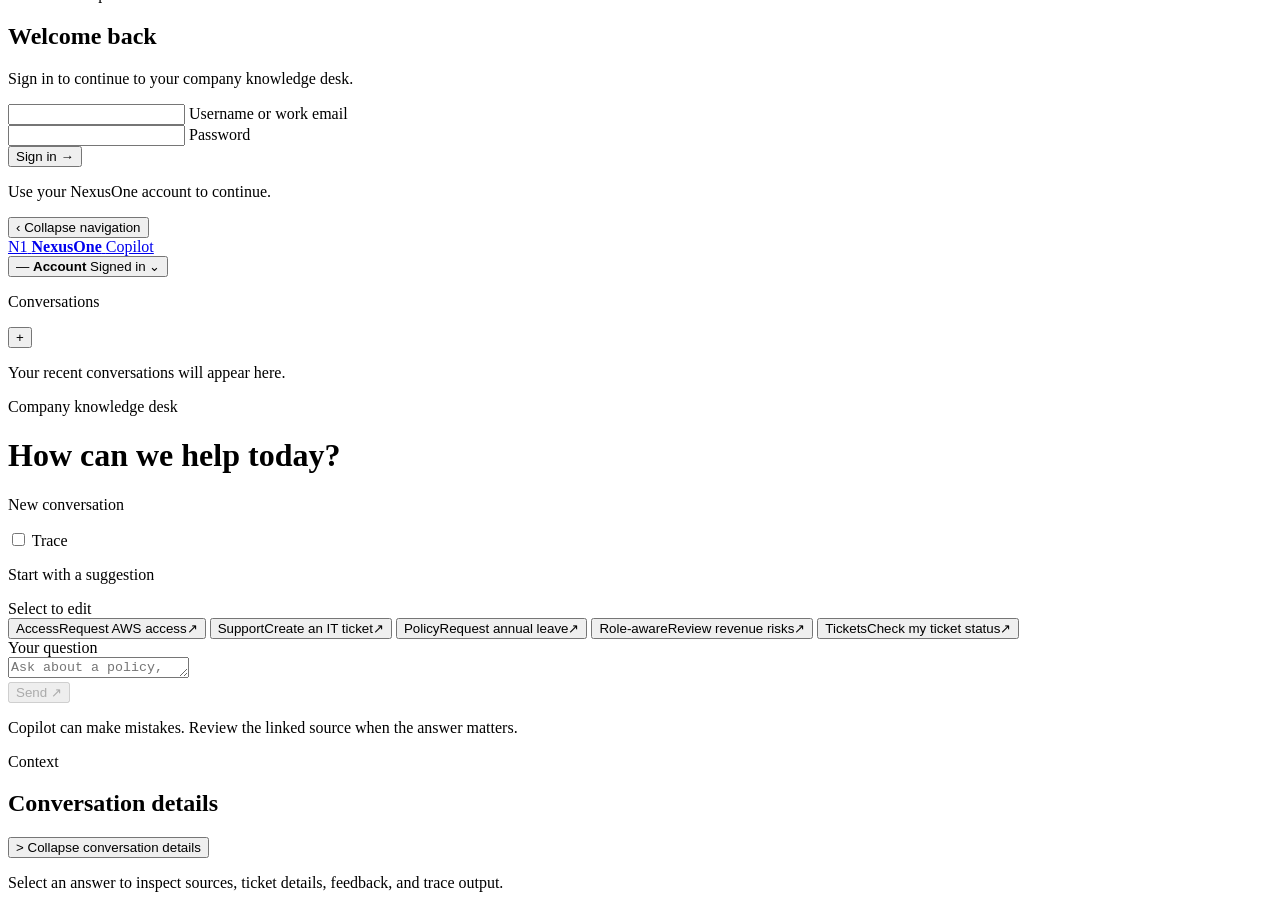
==== commit fdaea423: "Redesign NexusOne sign-in page" ====
--- a/frontend/static/index.html
+++ b/frontend/static/index.html
@@ -13,45 +13,73 @@
 
     <section id="authView" class="auth-view" aria-labelledby="authTitle">
       <div class="auth-frame">
+        <div class="auth-brand">
+          <div class="auth-brand-lockup">
+            <svg class="auth-brand-mark" viewBox="0 0 40 40" aria-hidden="true" focusable="false">
+              <path d="M8 30V10h5l14 14V10h5v20h-5L13 16v14H8Z" fill="currentColor" />
+            </svg>
+            <span class="auth-wordmark">NexusOne</span>
+          </div>
+
+          <div class="auth-brand-copy">
+            <p class="auth-kicker">Internal knowledge desk</p>
+            <h1>Answers for the work ahead.</h1>
+            <p>Find the right policy, process, or support path without losing your place in the work.</p>
+          </div>
+
+          <ul class="auth-proof" aria-label="NexusOne Copilot capabilities">
+            <li><span class="auth-proof-icon" aria-hidden="true">01</span><span>Approved company sources</span></li>
+            <li><span class="auth-proof-icon" aria-hidden="true">02</span><span>Role-aware answers</span></li>
+            <li><span class="auth-proof-icon" aria-hidden="true">03</span><span>Support when you need it</span></li>
+          </ul>
+          <p class="auth-footnote">NexusOne Technologies · Internal use</p>
+        </div>
+
         <div class="login-panel">
-          <div class="service-banner" role="status" aria-live="polite">
-            <span id="authServiceIndicator" class="status-dot is-neutral" aria-hidden="true"></span>
-            <span id="authServiceStatus">Connecting to sign-in service…</span>
-          </div>
-          <form id="loginForm" class="login-form" novalidate>
-            <h2 id="authTitle">Welcome back</h2>
-
-            <div class="form-field floating-field">
-              <input
-                id="usernameInput"
-                name="username"
-                type="text"
-                inputmode="email"
-                autocomplete="username"
-                placeholder=" "
-                required
-              />
-              <label for="usernameInput">Username or work email</label>
+          <div class="login-panel-inner">
+            <div class="service-banner" role="status" aria-live="polite">
+              <span id="authServiceIndicator" class="status-dot is-neutral" aria-hidden="true"></span>
+              <span id="authServiceStatus">Connecting to sign-in service…</span>
             </div>
-            <div class="form-field floating-field">
-              <input
-                id="passwordInput"
-                name="password"
-                type="password"
-                autocomplete="current-password"
-                placeholder=" "
-                required
-              />
-              <label for="passwordInput">Password</label>
+            <div class="login-form-heading">
+              <p class="eyebrow">NexusOne Copilot</p>
+              <h2 id="authTitle">Welcome back</h2>
+              <p>Sign in to continue to your company knowledge desk.</p>
             </div>
-            <button id="loginButton" class="login-button" type="submit" aria-busy="false">
-              <span class="login-button-label">Sign in</span>
-              <span class="login-button-loader" aria-hidden="true" hidden></span>
-              <span class="button-arrow" aria-hidden="true">→</span>
-            </button>
-            <p id="authError" class="form-message is-error" role="alert" aria-live="assertive"></p>
-            <p id="authStatus" class="form-message" role="status" aria-live="polite"></p>
-          </form>
+            <form id="loginForm" class="login-form" aria-describedby="authError authStatus" novalidate>
+              <div class="form-field floating-field">
+                <input
+                  id="usernameInput"
+                  name="username"
+                  type="text"
+                  inputmode="email"
+                  autocomplete="username"
+                  placeholder=" "
+                  required
+                />
+                <label for="usernameInput">Username or work email</label>
+              </div>
+              <div class="form-field floating-field">
+                <input
+                  id="passwordInput"
+                  name="password"
+                  type="password"
+                  autocomplete="current-password"
+                  placeholder=" "
+                  required
+                />
+                <label for="passwordInput">Password</label>
+              </div>
+              <button id="loginButton" class="login-button" type="submit" aria-busy="false">
+                <span class="login-button-label">Sign in</span>
+                <span class="login-button-loader" aria-hidden="true" hidden></span>
+                <span class="button-arrow" aria-hidden="true">→</span>
+              </button>
+              <p id="authError" class="form-message is-error" role="alert" aria-live="assertive"></p>
+              <p id="authStatus" class="form-message" role="status" aria-live="polite"></p>
+            </form>
+            <p class="login-footnote">Use your NexusOne account to continue.</p>
+          </div>
         </div>
       </div>
     </section>
